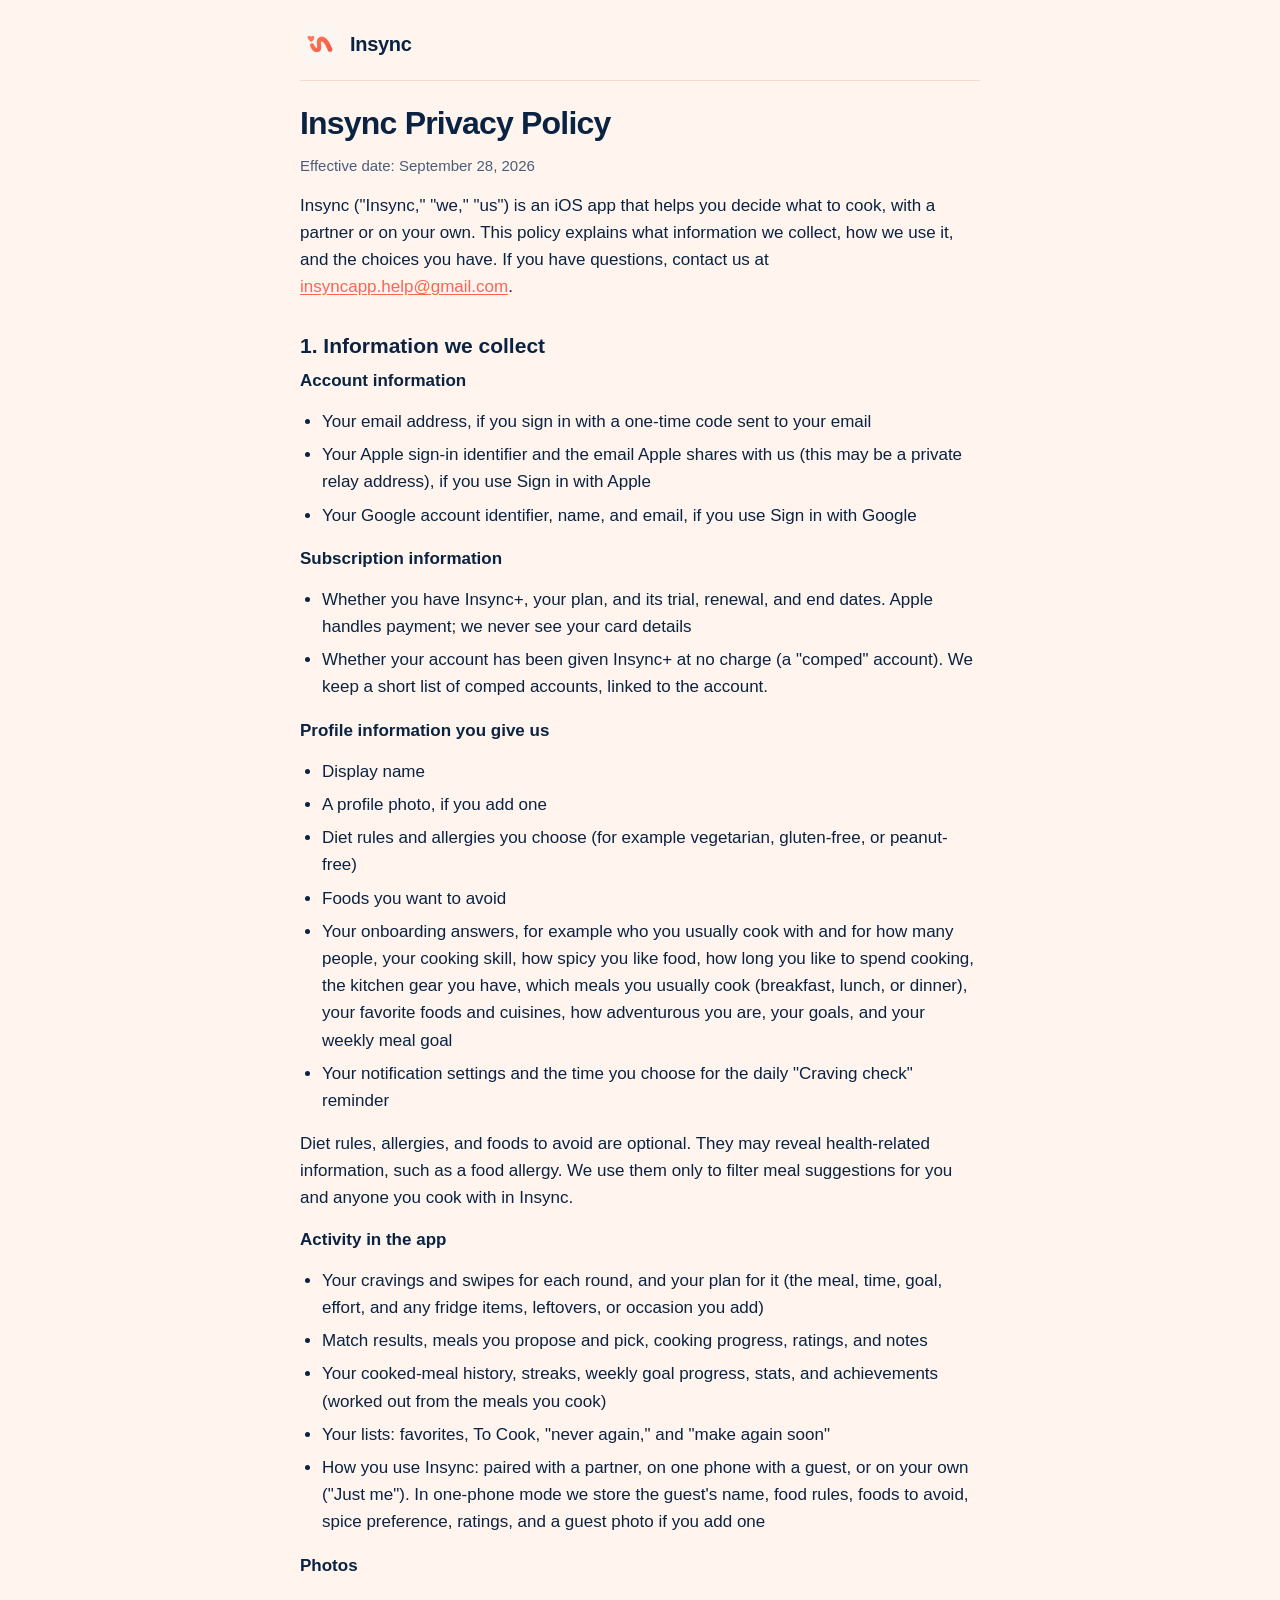
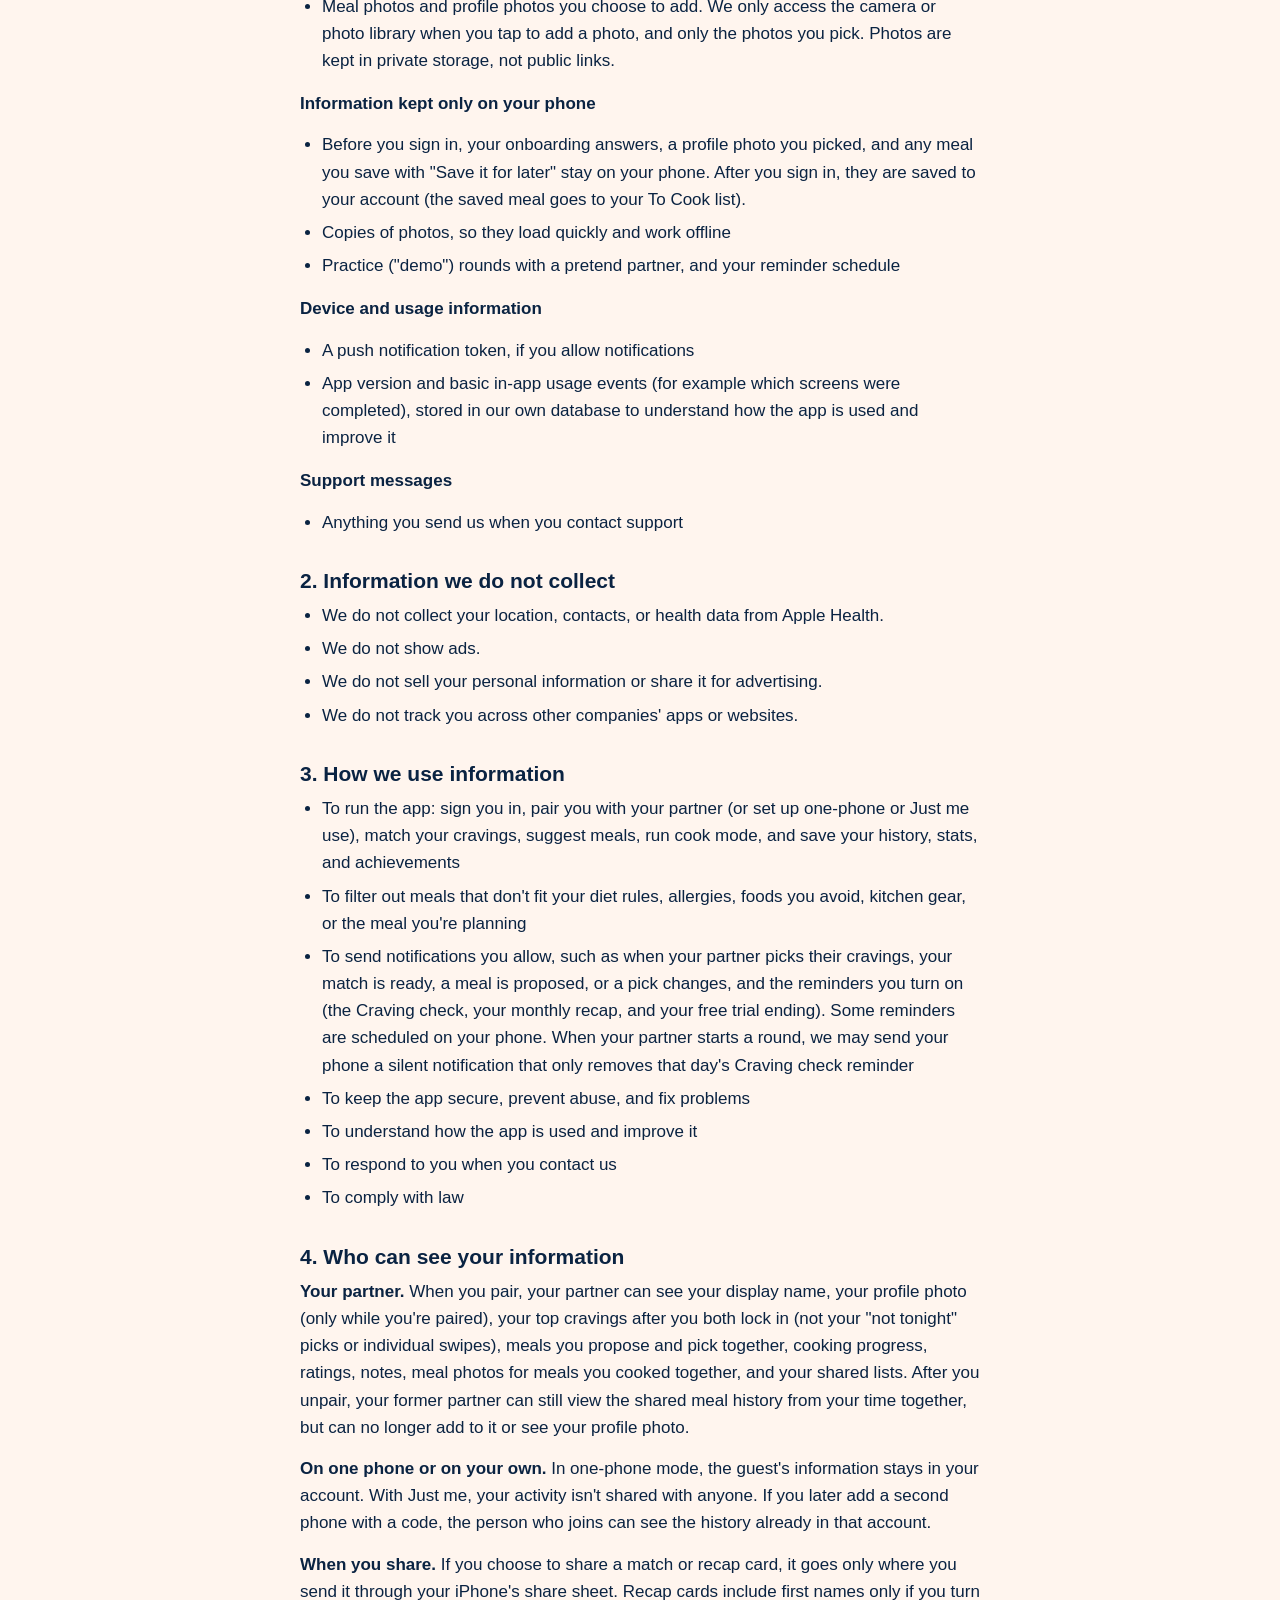
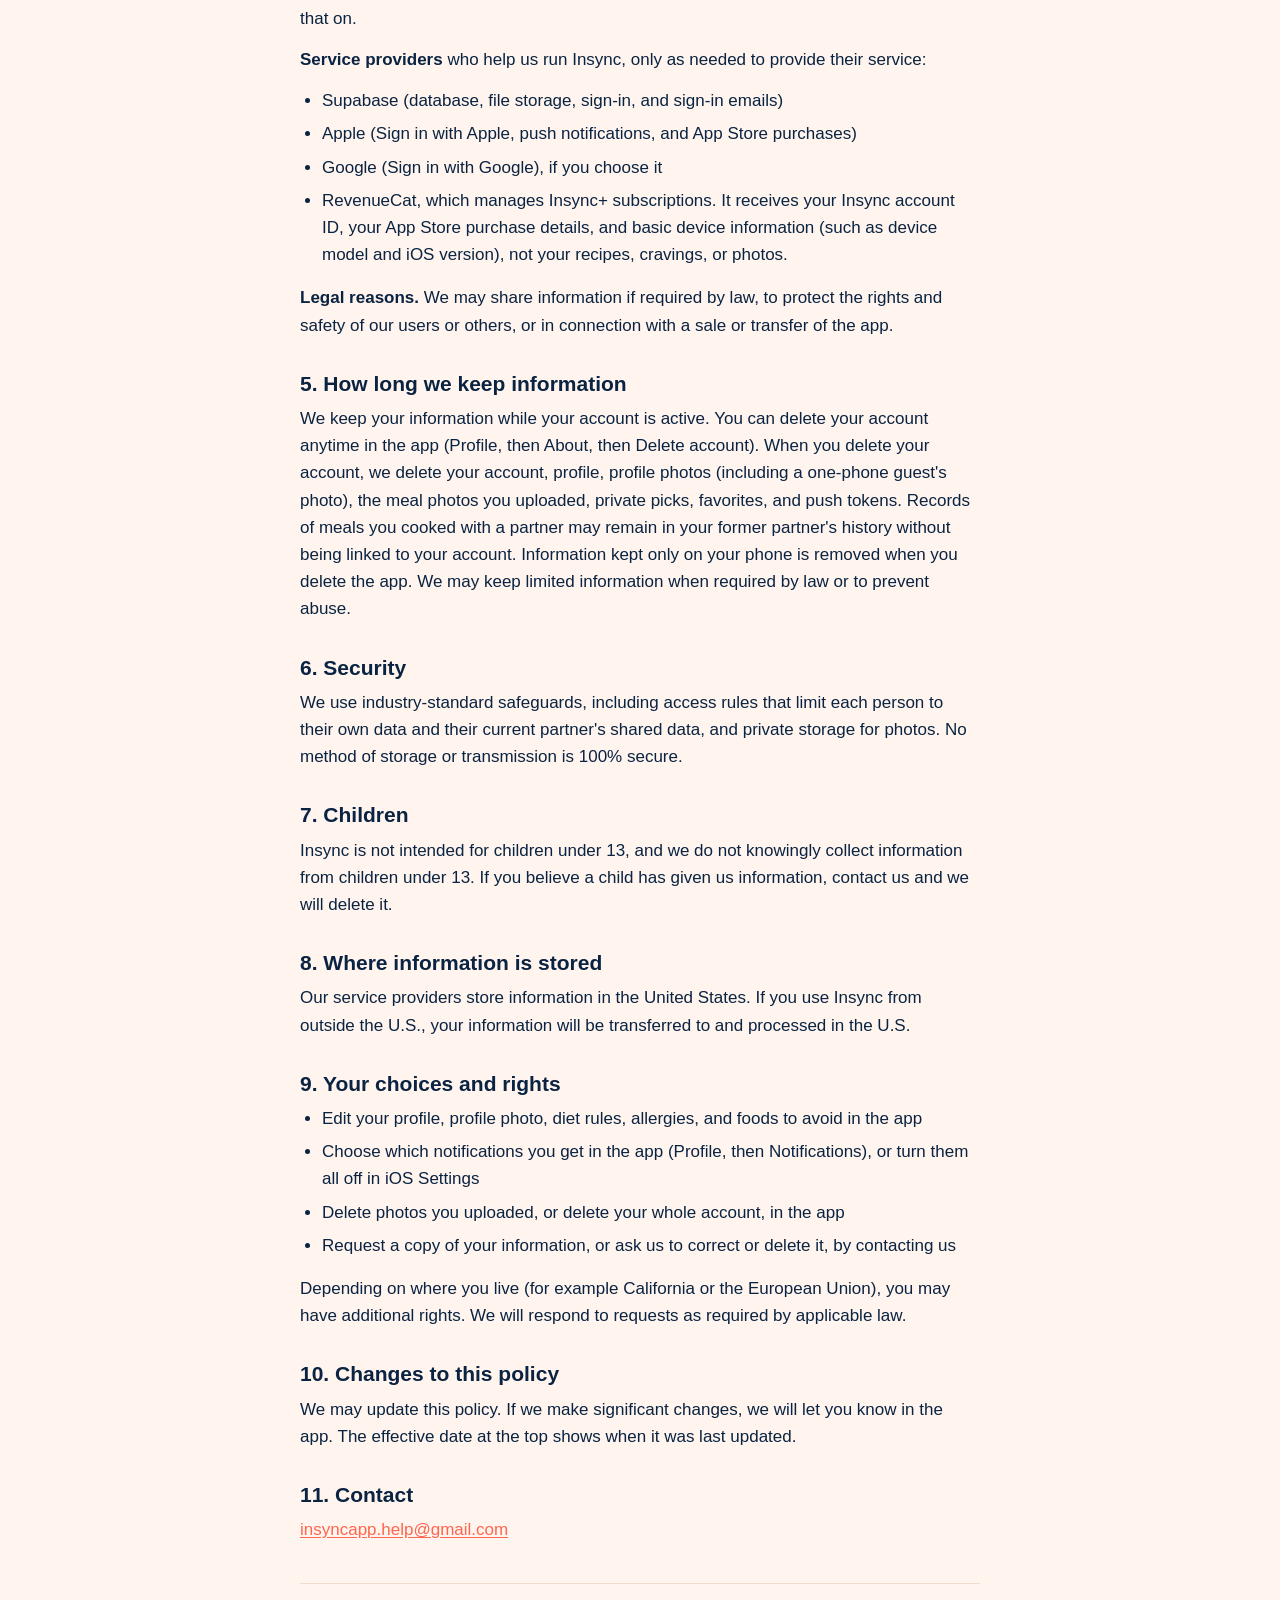
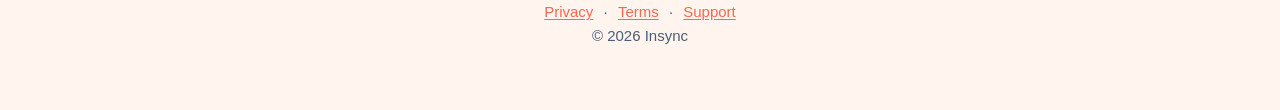
==== privacy.html @ d52dddcc "Insync website: home, privacy, terms, support Co-Authored-By: Claude Opus 5.5 (1M context) <noreply@" ====
<!doctype html>
<html lang="en">
<head>
<meta charset="utf-8">
<meta name="viewport" content="width=device-width, initial-scale=1, viewport-fit=cover">
<title>Privacy Policy · Insync</title>
<meta name="description" content="The Insync Privacy Policy.">
<meta name="theme-color" content="#FFF5EE">
<link rel="icon" type="image/png" sizes="32x32" href="favicon-32.png">
<link rel="icon" type="image/png" sizes="192x192" href="favicon-192.png">
<link rel="apple-touch-icon" href="apple-touch-icon.png">
<link rel="stylesheet" href="style.css">
</head>
<body>
<div class="wrap">
<header class="site"><a href="index.html"><img src="logo.png" alt="Insync logo" width="40" height="40"><span>Insync</span></a></header>
<main>
<h1>Insync Privacy Policy</h1>
<p class="effective">Effective date: September 28, 2026</p>
<p>Insync ("Insync," "we," "us") is an iOS app that helps you decide what to cook, with a partner or on your own. This policy explains what information we collect, how we use it, and the choices you have. If you have questions, contact us at <a href="mailto:insyncapp.help@gmail.com">insyncapp.help@gmail.com</a>.</p>
<h2>1. Information we collect</h2>
<p><strong>Account information</strong></p>
<ul>
  <li>Your email address, if you sign in with a one-time code sent to your email</li>
  <li>Your Apple sign-in identifier and the email Apple shares with us (this may be a private relay address), if you use Sign in with Apple</li>
  <li>Your Google account identifier, name, and email, if you use Sign in with Google</li>
</ul>
<p><strong>Subscription information</strong></p>
<ul>
  <li>Whether you have Insync+, your plan, and its trial, renewal, and end dates. Apple handles payment; we never see your card details</li>
  <li>Whether your account has been given Insync+ at no charge (a "comped" account). We keep a short list of comped accounts, linked to the account.</li>
</ul>
<p><strong>Profile information you give us</strong></p>
<ul>
  <li>Display name</li>
  <li>A profile photo, if you add one</li>
  <li>Diet rules and allergies you choose (for example vegetarian, gluten-free, or peanut-free)</li>
  <li>Foods you want to avoid</li>
  <li>Your onboarding answers, for example who you usually cook with and for how many people, your cooking skill, how spicy you like food, how long you like to spend cooking, the kitchen gear you have, which meals you usually cook (breakfast, lunch, or dinner), your favorite foods and cuisines, how adventurous you are, your goals, and your weekly meal goal</li>
  <li>Your notification settings and the time you choose for the daily "Craving check" reminder</li>
</ul>
<p>Diet rules, allergies, and foods to avoid are optional. They may reveal health-related information, such as a food allergy. We use them only to filter meal suggestions for you and anyone you cook with in Insync.</p>
<p><strong>Activity in the app</strong></p>
<ul>
  <li>Your cravings and swipes for each round, and your plan for it (the meal, time, goal, effort, and any fridge items, leftovers, or occasion you add)</li>
  <li>Match results, meals you propose and pick, cooking progress, ratings, and notes</li>
  <li>Your cooked-meal history, streaks, weekly goal progress, stats, and achievements (worked out from the meals you cook)</li>
  <li>Your lists: favorites, To Cook, "never again," and "make again soon"</li>
  <li>How you use Insync: paired with a partner, on one phone with a guest, or on your own ("Just me"). In one-phone mode we store the guest's name, food rules, foods to avoid, spice preference, ratings, and a guest photo if you add one</li>
</ul>
<p><strong>Photos</strong></p>
<ul>
  <li>Meal photos and profile photos you choose to add. We only access the camera or photo library when you tap to add a photo, and only the photos you pick. Photos are kept in private storage, not public links.</li>
</ul>
<p><strong>Information kept only on your phone</strong></p>
<ul>
  <li>Before you sign in, your onboarding answers, a profile photo you picked, and any meal you save with "Save it for later" stay on your phone. After you sign in, they are saved to your account (the saved meal goes to your To Cook list).</li>
  <li>Copies of photos, so they load quickly and work offline</li>
  <li>Practice ("demo") rounds with a pretend partner, and your reminder schedule</li>
</ul>
<p><strong>Device and usage information</strong></p>
<ul>
  <li>A push notification token, if you allow notifications</li>
  <li>App version and basic in-app usage events (for example which screens were completed), stored in our own database to understand how the app is used and improve it</li>
</ul>
<p><strong>Support messages</strong></p>
<ul>
  <li>Anything you send us when you contact support</li>
</ul>
<h2>2. Information we do not collect</h2>
<ul>
  <li>We do not collect your location, contacts, or health data from Apple Health.</li>
  <li>We do not show ads.</li>
  <li>We do not sell your personal information or share it for advertising.</li>
  <li>We do not track you across other companies' apps or websites.</li>
</ul>
<h2>3. How we use information</h2>
<ul>
  <li>To run the app: sign you in, pair you with your partner (or set up one-phone or Just me use), match your cravings, suggest meals, run cook mode, and save your history, stats, and achievements</li>
  <li>To filter out meals that don't fit your diet rules, allergies, foods you avoid, kitchen gear, or the meal you're planning</li>
  <li>To send notifications you allow, such as when your partner picks their cravings, your match is ready, a meal is proposed, or a pick changes, and the reminders you turn on (the Craving check, your monthly recap, and your free trial ending). Some reminders are scheduled on your phone. When your partner starts a round, we may send your phone a silent notification that only removes that day's Craving check reminder</li>
  <li>To keep the app secure, prevent abuse, and fix problems</li>
  <li>To understand how the app is used and improve it</li>
  <li>To respond to you when you contact us</li>
  <li>To comply with law</li>
</ul>
<h2>4. Who can see your information</h2>
<p><strong>Your partner.</strong> When you pair, your partner can see your display name, your profile photo (only while you're paired), your top cravings after you both lock in (not your "not tonight" picks or individual swipes), meals you propose and pick together, cooking progress, ratings, notes, meal photos for meals you cooked together, and your shared lists. After you unpair, your former partner can still view the shared meal history from your time together, but can no longer add to it or see your profile photo.</p>
<p><strong>On one phone or on your own.</strong> In one-phone mode, the guest's information stays in your account. With Just me, your activity isn't shared with anyone. If you later add a second phone with a code, the person who joins can see the history already in that account.</p>
<p><strong>When you share.</strong> If you choose to share a match or recap card, it goes only where you send it through your iPhone's share sheet. Recap cards include first names only if you turn that on.</p>
<p><strong>Service providers</strong> who help us run Insync, only as needed to provide their service:</p>
<ul>
  <li>Supabase (database, file storage, sign-in, and sign-in emails)</li>
  <li>Apple (Sign in with Apple, push notifications, and App Store purchases)</li>
  <li>Google (Sign in with Google), if you choose it</li>
  <li>RevenueCat, which manages Insync+ subscriptions. It receives your Insync account ID, your App Store purchase details, and basic device information (such as device model and iOS version), not your recipes, cravings, or photos.</li>
</ul>
<p><strong>Legal reasons.</strong> We may share information if required by law, to protect the rights and safety of our users or others, or in connection with a sale or transfer of the app.</p>
<h2>5. How long we keep information</h2>
<p>We keep your information while your account is active. You can delete your account anytime in the app (Profile, then About, then Delete account). When you delete your account, we delete your account, profile, profile photos (including a one-phone guest's photo), the meal photos you uploaded, private picks, favorites, and push tokens. Records of meals you cooked with a partner may remain in your former partner's history without being linked to your account. Information kept only on your phone is removed when you delete the app. We may keep limited information when required by law or to prevent abuse.</p>
<h2>6. Security</h2>
<p>We use industry-standard safeguards, including access rules that limit each person to their own data and their current partner's shared data, and private storage for photos. No method of storage or transmission is 100% secure.</p>
<h2>7. Children</h2>
<p>Insync is not intended for children under 13, and we do not knowingly collect information from children under 13. If you believe a child has given us information, contact us and we will delete it.</p>
<h2>8. Where information is stored</h2>
<p>Our service providers store information in the United States. If you use Insync from outside the U.S., your information will be transferred to and processed in the U.S.</p>
<h2>9. Your choices and rights</h2>
<ul>
  <li>Edit your profile, profile photo, diet rules, allergies, and foods to avoid in the app</li>
  <li>Choose which notifications you get in the app (Profile, then Notifications), or turn them all off in iOS Settings</li>
  <li>Delete photos you uploaded, or delete your whole account, in the app</li>
  <li>Request a copy of your information, or ask us to correct or delete it, by contacting us</li>
</ul>
<p>Depending on where you live (for example California or the European Union), you may have additional rights. We will respond to requests as required by applicable law.</p>
<h2>10. Changes to this policy</h2>
<p>We may update this policy. If we make significant changes, we will let you know in the app. The effective date at the top shows when it was last updated.</p>
<h2>11. Contact</h2>
<p><a href="mailto:insyncapp.help@gmail.com">insyncapp.help@gmail.com</a></p>
</main>
<footer class="site">
<nav><a href="privacy.html">Privacy</a> · <a href="terms.html">Terms</a> · <a href="support.html">Support</a></nav>
<p>© 2026 Insync</p>
</footer>
</div>
</body>
</html>
---- style.css ----
:root {
  --cream: #FFF5EE;
  --navy: #0A2342;
  --coral: #FF654F;
  --blue: #4E9AF1;
  --muted: #4A5D78;
  --line: #F0DCCD;
}

* { box-sizing: border-box; }

html { -webkit-text-size-adjust: 100%; }

body {
  margin: 0;
  background: var(--cream);
  color: var(--navy);
  font-family: -apple-system, BlinkMacSystemFont, "SF Pro Text", "Segoe UI", Roboto, "Helvetica Neue", Arial, sans-serif;
  font-size: 17px;
  line-height: 1.6;
}

a { color: var(--coral); text-underline-offset: 2px; }
a:hover { color: #E24E39; }

.wrap {
  max-width: 720px;
  margin: 0 auto;
  padding: 24px 20px 48px;
}

header.site {
  display: flex;
  align-items: center;
  gap: 12px;
  padding-bottom: 16px;
  border-bottom: 1px solid var(--line);
  margin-bottom: 24px;
}
header.site a { display: flex; align-items: center; gap: 10px; text-decoration: none; color: var(--navy); }
header.site img { width: 40px; height: 40px; border-radius: 10px; }
header.site span { font-weight: 800; font-size: 20px; letter-spacing: -0.3px; }

h1 { font-size: 32px; line-height: 1.15; letter-spacing: -0.8px; margin: 8px 0 12px; }
h2 { font-size: 21px; line-height: 1.25; margin: 32px 0 8px; }
h3 { font-size: 18px; margin: 24px 0 6px; }
p { margin: 0 0 14px; }
ul { margin: 0 0 16px; padding-left: 22px; }
li { margin-bottom: 6px; }
strong { font-weight: 700; }

.effective { color: var(--muted); font-size: 15px; }

/* Home */
.hero { text-align: center; padding: 32px 0 16px; }
.hero img { width: 120px; height: 120px; border-radius: 28px; box-shadow: 0 12px 32px rgba(255, 101, 79, 0.25); }
.hero h1 { font-size: 40px; margin-top: 20px; }
.pitch { font-size: 20px; color: var(--navy); max-width: 460px; margin: 0 auto 20px; }
.badge {
  display: inline-block;
  background: var(--coral);
  color: #fff;
  font-weight: 700;
  padding: 12px 22px;
  border-radius: 999px;
}
.accent { color: var(--blue); }

.links { list-style: none; padding: 0; margin: 32px 0 0; display: grid; gap: 12px; }
.links a {
  display: block;
  background: #fff;
  border: 1px solid var(--line);
  border-radius: 16px;
  padding: 16px 18px;
  text-decoration: none;
  color: var(--navy);
  font-weight: 700;
}
.links a span { display: block; font-weight: 400; color: var(--muted); font-size: 15px; }

/* Support */
.card {
  background: #fff;
  border: 1px solid var(--line);
  border-radius: 16px;
  padding: 18px;
  margin: 16px 0 24px;
}
.card .email { font-size: 20px; font-weight: 700; word-break: break-all; }

footer.site {
  border-top: 1px solid var(--line);
  margin-top: 40px;
  padding-top: 16px;
  color: var(--muted);
  font-size: 15px;
  text-align: center;
}
footer.site nav a { margin: 0 6px; }
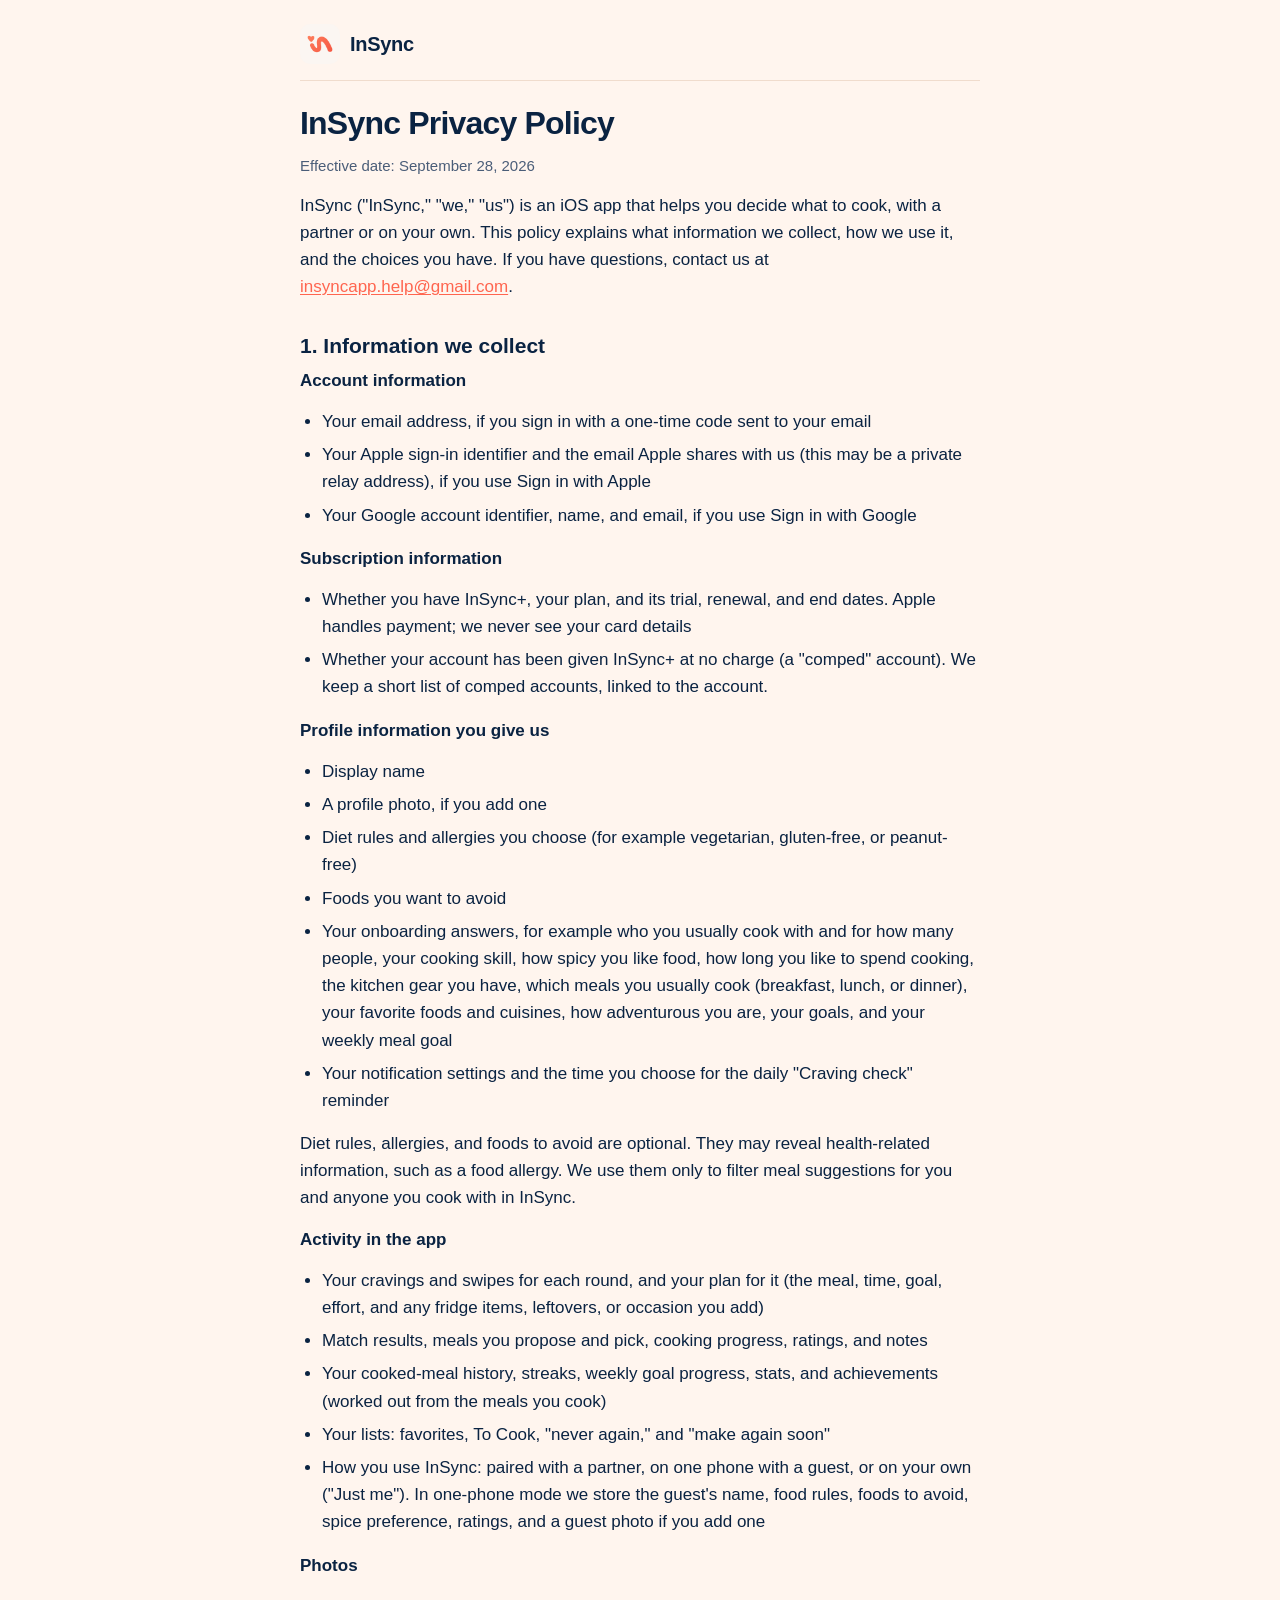
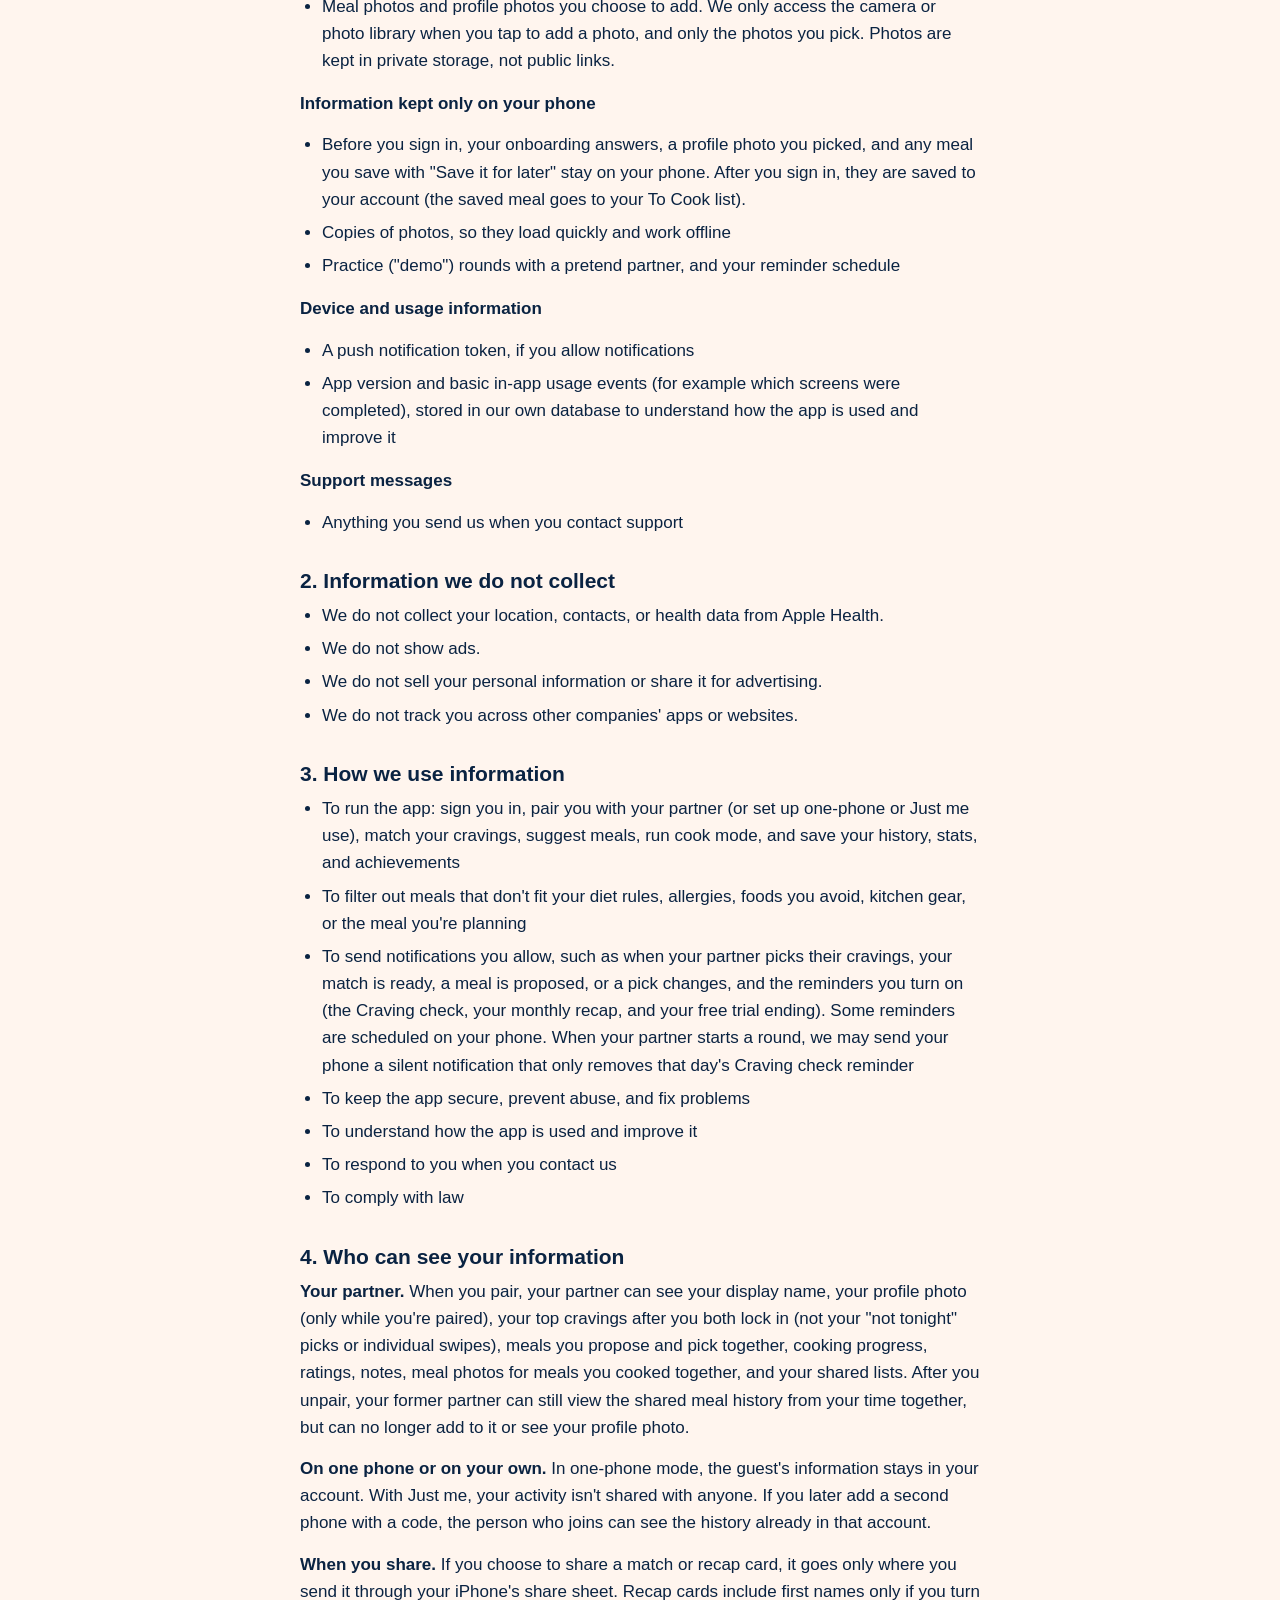
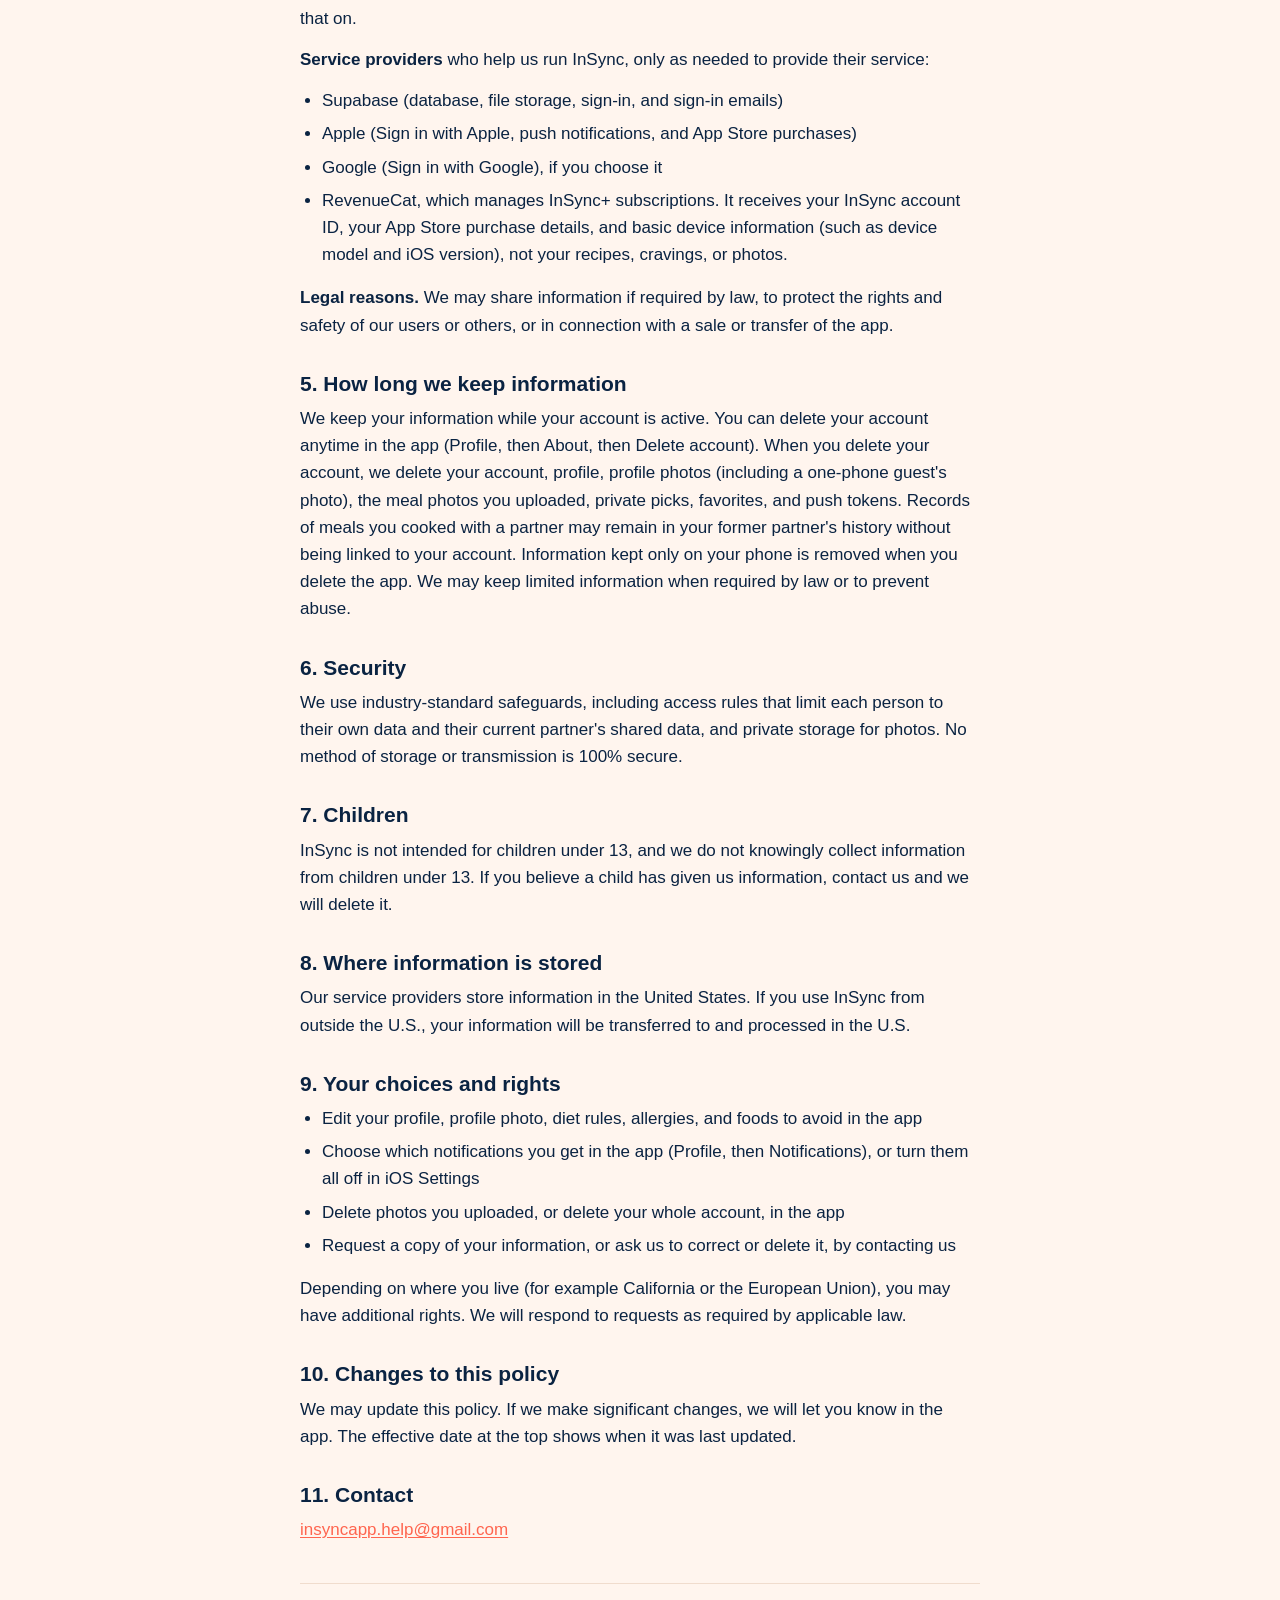
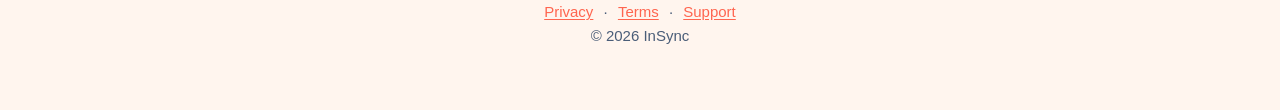
==== commit b8683b22: "Rename to InSync (name, titles, legal pages) Co-Authored-By: Claude Opus 5.5 (1M context) <noreply@a" ====
--- a/privacy.html
+++ b/privacy.html
@@ -3,8 +3,8 @@
 <head>
 <meta charset="utf-8">
 <meta name="viewport" content="width=device-width, initial-scale=1, viewport-fit=cover">
-<title>Privacy Policy · Insync</title>
-<meta name="description" content="The Insync Privacy Policy.">
+<title>Privacy Policy · InSync</title>
+<meta name="description" content="The InSync Privacy Policy.">
 <meta name="theme-color" content="#FFF5EE">
 <link rel="icon" type="image/png" sizes="32x32" href="favicon-32.png">
 <link rel="icon" type="image/png" sizes="192x192" href="favicon-192.png">
@@ -13,11 +13,11 @@
 </head>
 <body>
 <div class="wrap">
-<header class="site"><a href="index.html"><img src="logo.png" alt="Insync logo" width="40" height="40"><span>Insync</span></a></header>
+<header class="site"><a href="index.html"><img src="logo.png" alt="InSync logo" width="40" height="40"><span>InSync</span></a></header>
 <main>
-<h1>Insync Privacy Policy</h1>
+<h1>InSync Privacy Policy</h1>
 <p class="effective">Effective date: September 28, 2026</p>
-<p>Insync ("Insync," "we," "us") is an iOS app that helps you decide what to cook, with a partner or on your own. This policy explains what information we collect, how we use it, and the choices you have. If you have questions, contact us at <a href="mailto:insyncapp.help@gmail.com">insyncapp.help@gmail.com</a>.</p>
+<p>InSync ("InSync," "we," "us") is an iOS app that helps you decide what to cook, with a partner or on your own. This policy explains what information we collect, how we use it, and the choices you have. If you have questions, contact us at <a href="mailto:insyncapp.help@gmail.com">insyncapp.help@gmail.com</a>.</p>
 <h2>1. Information we collect</h2>
 <p><strong>Account information</strong></p>
 <ul>
@@ -27,8 +27,8 @@
 </ul>
 <p><strong>Subscription information</strong></p>
 <ul>
-  <li>Whether you have Insync+, your plan, and its trial, renewal, and end dates. Apple handles payment; we never see your card details</li>
-  <li>Whether your account has been given Insync+ at no charge (a "comped" account). We keep a short list of comped accounts, linked to the account.</li>
+  <li>Whether you have InSync+, your plan, and its trial, renewal, and end dates. Apple handles payment; we never see your card details</li>
+  <li>Whether your account has been given InSync+ at no charge (a "comped" account). We keep a short list of comped accounts, linked to the account.</li>
 </ul>
 <p><strong>Profile information you give us</strong></p>
 <ul>
@@ -39,14 +39,14 @@
   <li>Your onboarding answers, for example who you usually cook with and for how many people, your cooking skill, how spicy you like food, how long you like to spend cooking, the kitchen gear you have, which meals you usually cook (breakfast, lunch, or dinner), your favorite foods and cuisines, how adventurous you are, your goals, and your weekly meal goal</li>
   <li>Your notification settings and the time you choose for the daily "Craving check" reminder</li>
 </ul>
-<p>Diet rules, allergies, and foods to avoid are optional. They may reveal health-related information, such as a food allergy. We use them only to filter meal suggestions for you and anyone you cook with in Insync.</p>
+<p>Diet rules, allergies, and foods to avoid are optional. They may reveal health-related information, such as a food allergy. We use them only to filter meal suggestions for you and anyone you cook with in InSync.</p>
 <p><strong>Activity in the app</strong></p>
 <ul>
   <li>Your cravings and swipes for each round, and your plan for it (the meal, time, goal, effort, and any fridge items, leftovers, or occasion you add)</li>
   <li>Match results, meals you propose and pick, cooking progress, ratings, and notes</li>
   <li>Your cooked-meal history, streaks, weekly goal progress, stats, and achievements (worked out from the meals you cook)</li>
   <li>Your lists: favorites, To Cook, "never again," and "make again soon"</li>
-  <li>How you use Insync: paired with a partner, on one phone with a guest, or on your own ("Just me"). In one-phone mode we store the guest's name, food rules, foods to avoid, spice preference, ratings, and a guest photo if you add one</li>
+  <li>How you use InSync: paired with a partner, on one phone with a guest, or on your own ("Just me"). In one-phone mode we store the guest's name, food rules, foods to avoid, spice preference, ratings, and a guest photo if you add one</li>
 </ul>
 <p><strong>Photos</strong></p>
 <ul>
@@ -88,12 +88,12 @@
 <p><strong>Your partner.</strong> When you pair, your partner can see your display name, your profile photo (only while you're paired), your top cravings after you both lock in (not your "not tonight" picks or individual swipes), meals you propose and pick together, cooking progress, ratings, notes, meal photos for meals you cooked together, and your shared lists. After you unpair, your former partner can still view the shared meal history from your time together, but can no longer add to it or see your profile photo.</p>
 <p><strong>On one phone or on your own.</strong> In one-phone mode, the guest's information stays in your account. With Just me, your activity isn't shared with anyone. If you later add a second phone with a code, the person who joins can see the history already in that account.</p>
 <p><strong>When you share.</strong> If you choose to share a match or recap card, it goes only where you send it through your iPhone's share sheet. Recap cards include first names only if you turn that on.</p>
-<p><strong>Service providers</strong> who help us run Insync, only as needed to provide their service:</p>
+<p><strong>Service providers</strong> who help us run InSync, only as needed to provide their service:</p>
 <ul>
   <li>Supabase (database, file storage, sign-in, and sign-in emails)</li>
   <li>Apple (Sign in with Apple, push notifications, and App Store purchases)</li>
   <li>Google (Sign in with Google), if you choose it</li>
-  <li>RevenueCat, which manages Insync+ subscriptions. It receives your Insync account ID, your App Store purchase details, and basic device information (such as device model and iOS version), not your recipes, cravings, or photos.</li>
+  <li>RevenueCat, which manages InSync+ subscriptions. It receives your InSync account ID, your App Store purchase details, and basic device information (such as device model and iOS version), not your recipes, cravings, or photos.</li>
 </ul>
 <p><strong>Legal reasons.</strong> We may share information if required by law, to protect the rights and safety of our users or others, or in connection with a sale or transfer of the app.</p>
 <h2>5. How long we keep information</h2>
@@ -101,9 +101,9 @@
 <h2>6. Security</h2>
 <p>We use industry-standard safeguards, including access rules that limit each person to their own data and their current partner's shared data, and private storage for photos. No method of storage or transmission is 100% secure.</p>
 <h2>7. Children</h2>
-<p>Insync is not intended for children under 13, and we do not knowingly collect information from children under 13. If you believe a child has given us information, contact us and we will delete it.</p>
+<p>InSync is not intended for children under 13, and we do not knowingly collect information from children under 13. If you believe a child has given us information, contact us and we will delete it.</p>
 <h2>8. Where information is stored</h2>
-<p>Our service providers store information in the United States. If you use Insync from outside the U.S., your information will be transferred to and processed in the U.S.</p>
+<p>Our service providers store information in the United States. If you use InSync from outside the U.S., your information will be transferred to and processed in the U.S.</p>
 <h2>9. Your choices and rights</h2>
 <ul>
   <li>Edit your profile, profile photo, diet rules, allergies, and foods to avoid in the app</li>
@@ -119,7 +119,7 @@
 </main>
 <footer class="site">
 <nav><a href="privacy.html">Privacy</a> · <a href="terms.html">Terms</a> · <a href="support.html">Support</a></nav>
-<p>© 2026 Insync</p>
+<p>© 2026 InSync</p>
 </footer>
 </div>
 </body>
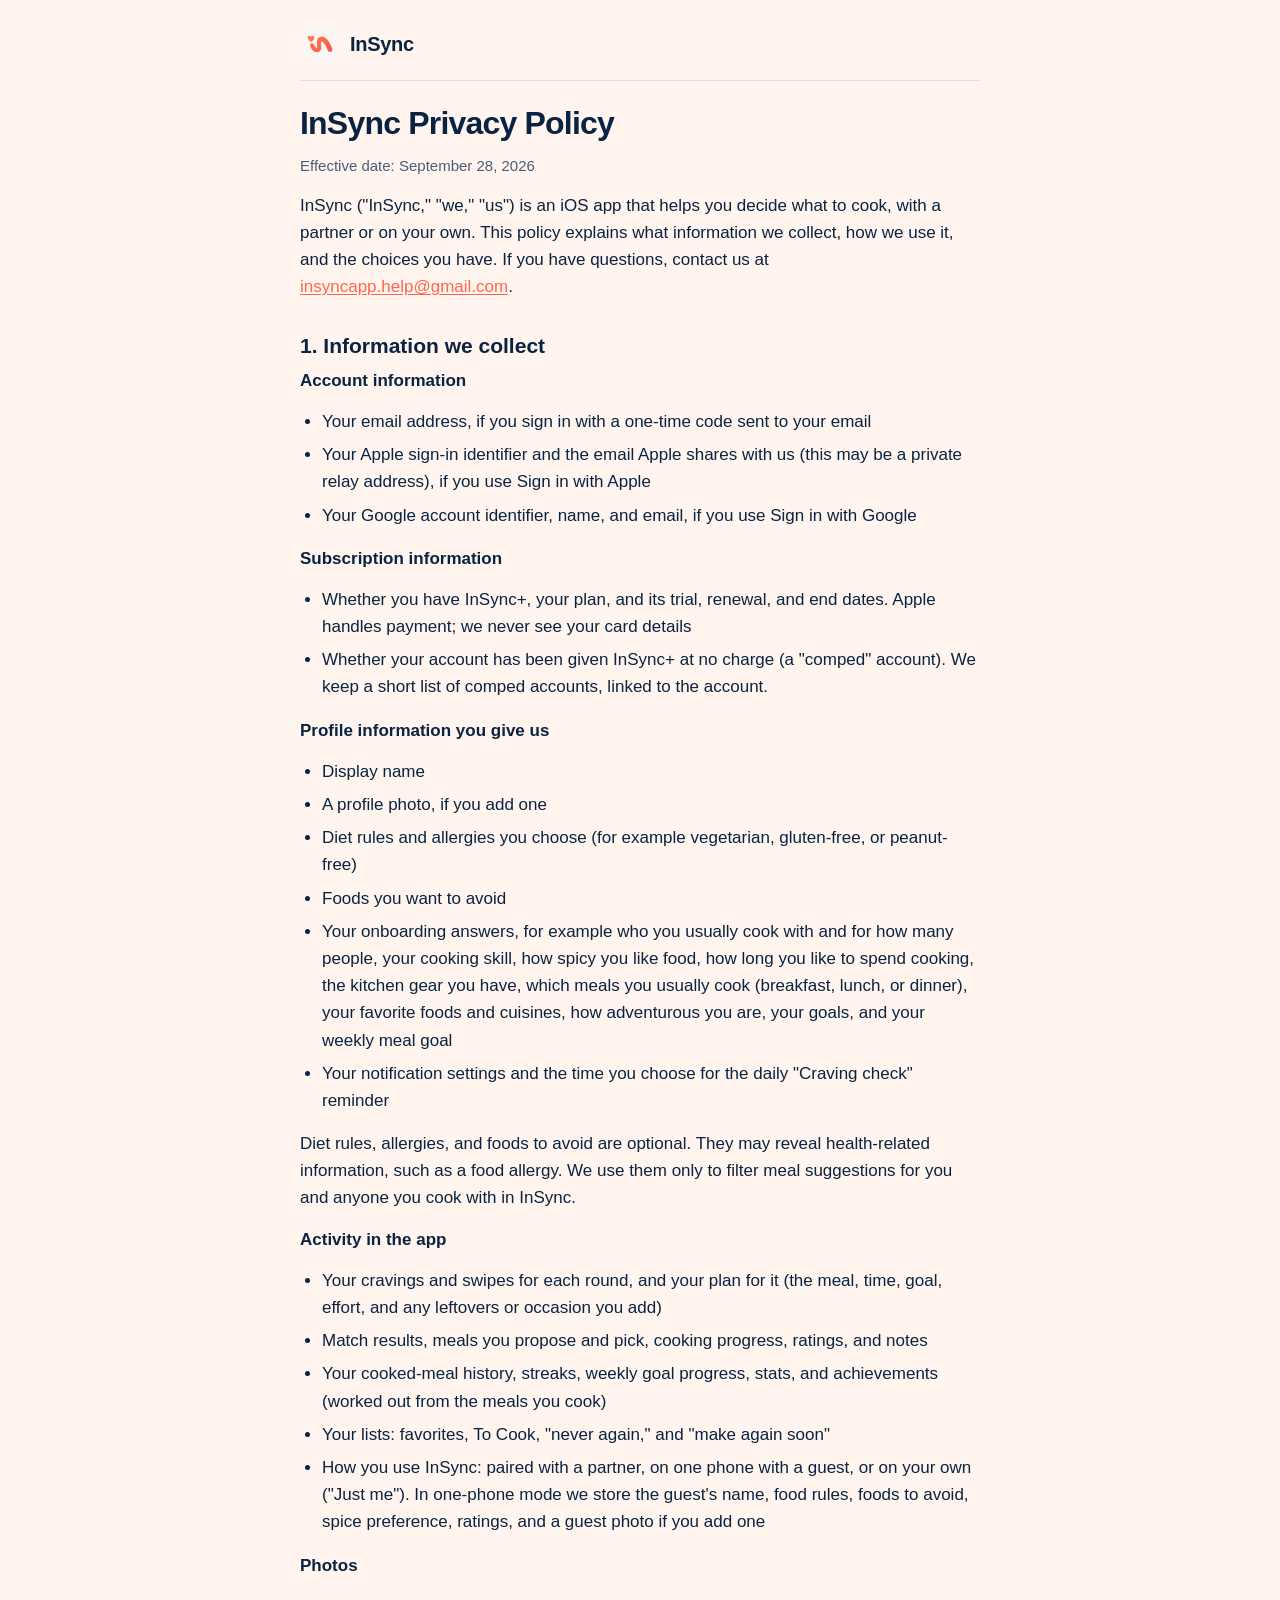
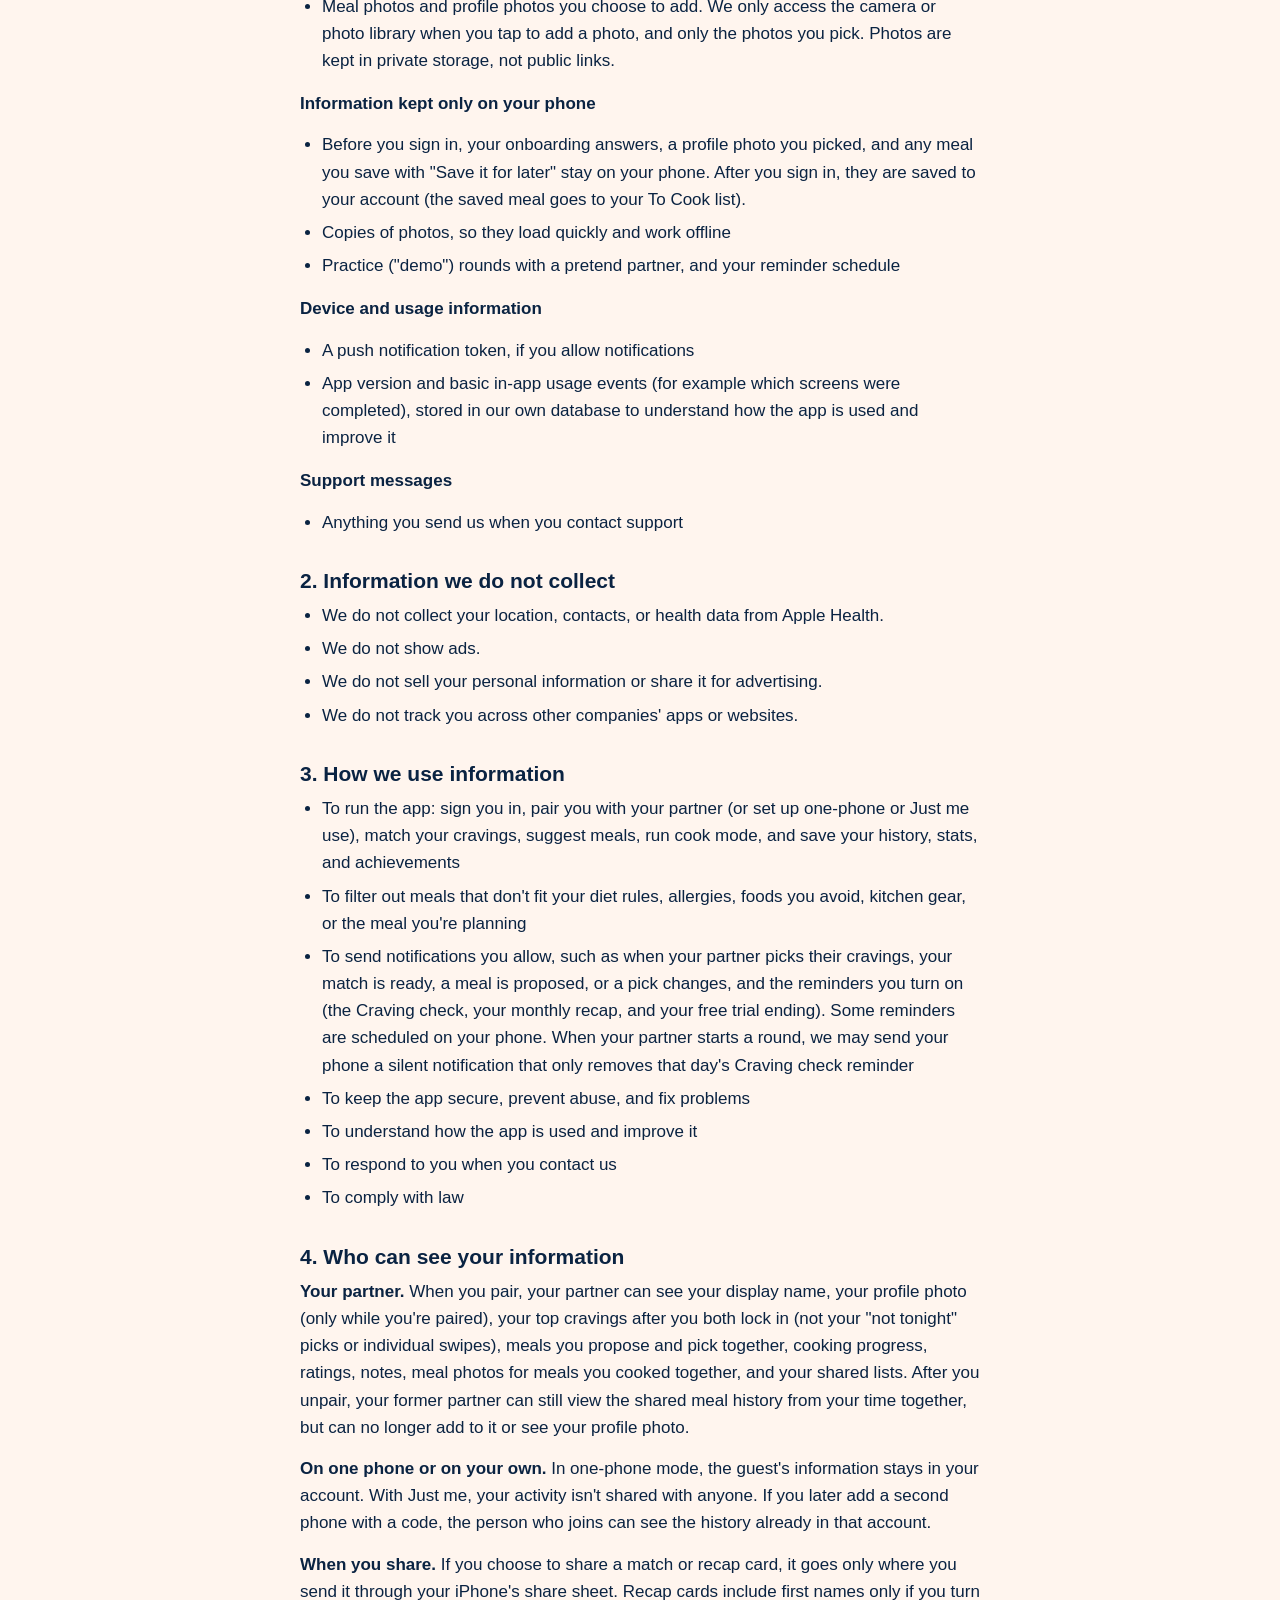
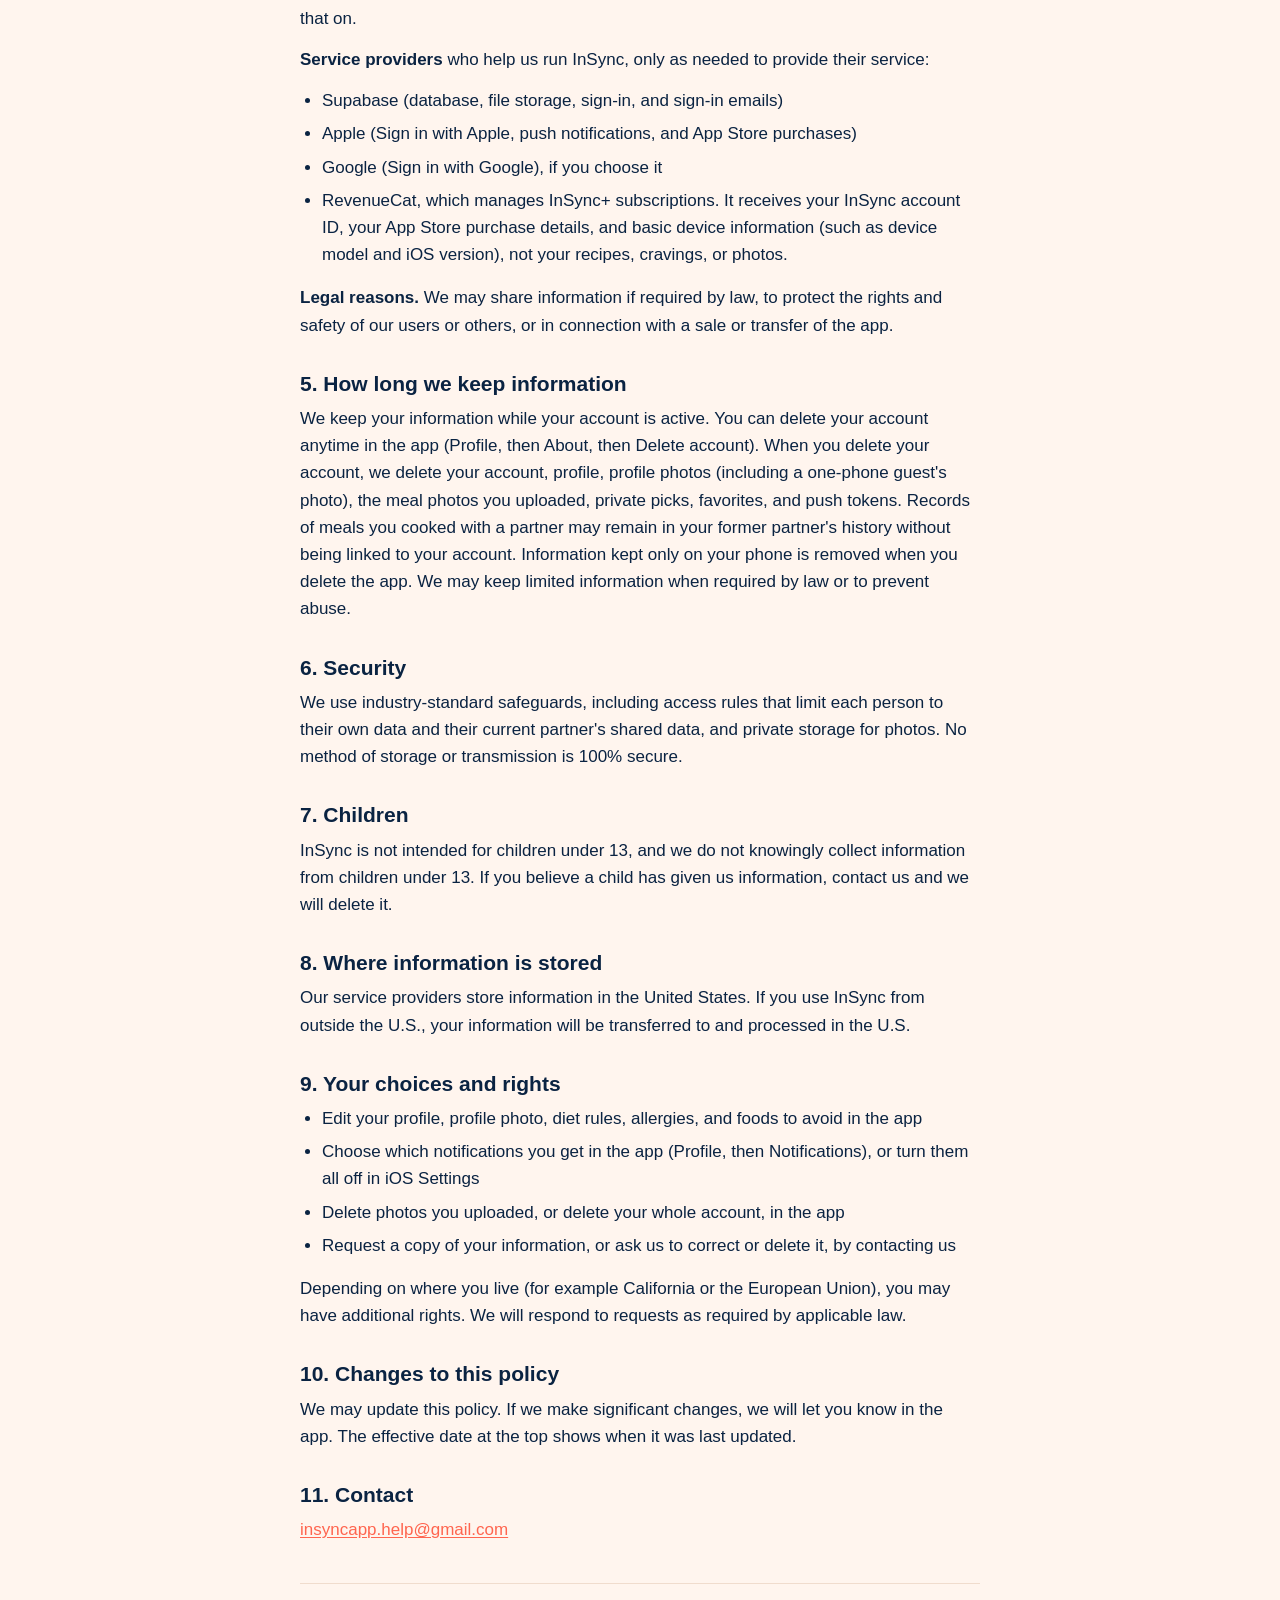
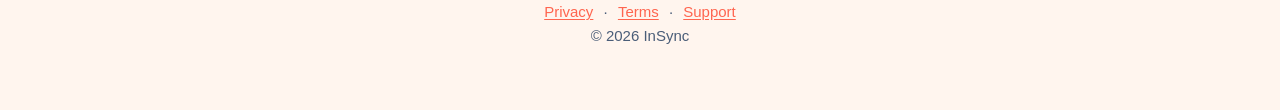
==== commit a7e6e498: "Privacy policy: remove fridge items from the plan (the step is gone) Co-Authored-By: Claude Opus 5.5" ====
--- a/privacy.html
+++ b/privacy.html
@@ -42,7 +42,7 @@
 <p>Diet rules, allergies, and foods to avoid are optional. They may reveal health-related information, such as a food allergy. We use them only to filter meal suggestions for you and anyone you cook with in InSync.</p>
 <p><strong>Activity in the app</strong></p>
 <ul>
-  <li>Your cravings and swipes for each round, and your plan for it (the meal, time, goal, effort, and any fridge items, leftovers, or occasion you add)</li>
+  <li>Your cravings and swipes for each round, and your plan for it (the meal, time, goal, effort, and any leftovers or occasion you add)</li>
   <li>Match results, meals you propose and pick, cooking progress, ratings, and notes</li>
   <li>Your cooked-meal history, streaks, weekly goal progress, stats, and achievements (worked out from the meals you cook)</li>
   <li>Your lists: favorites, To Cook, "never again," and "make again soon"</li>
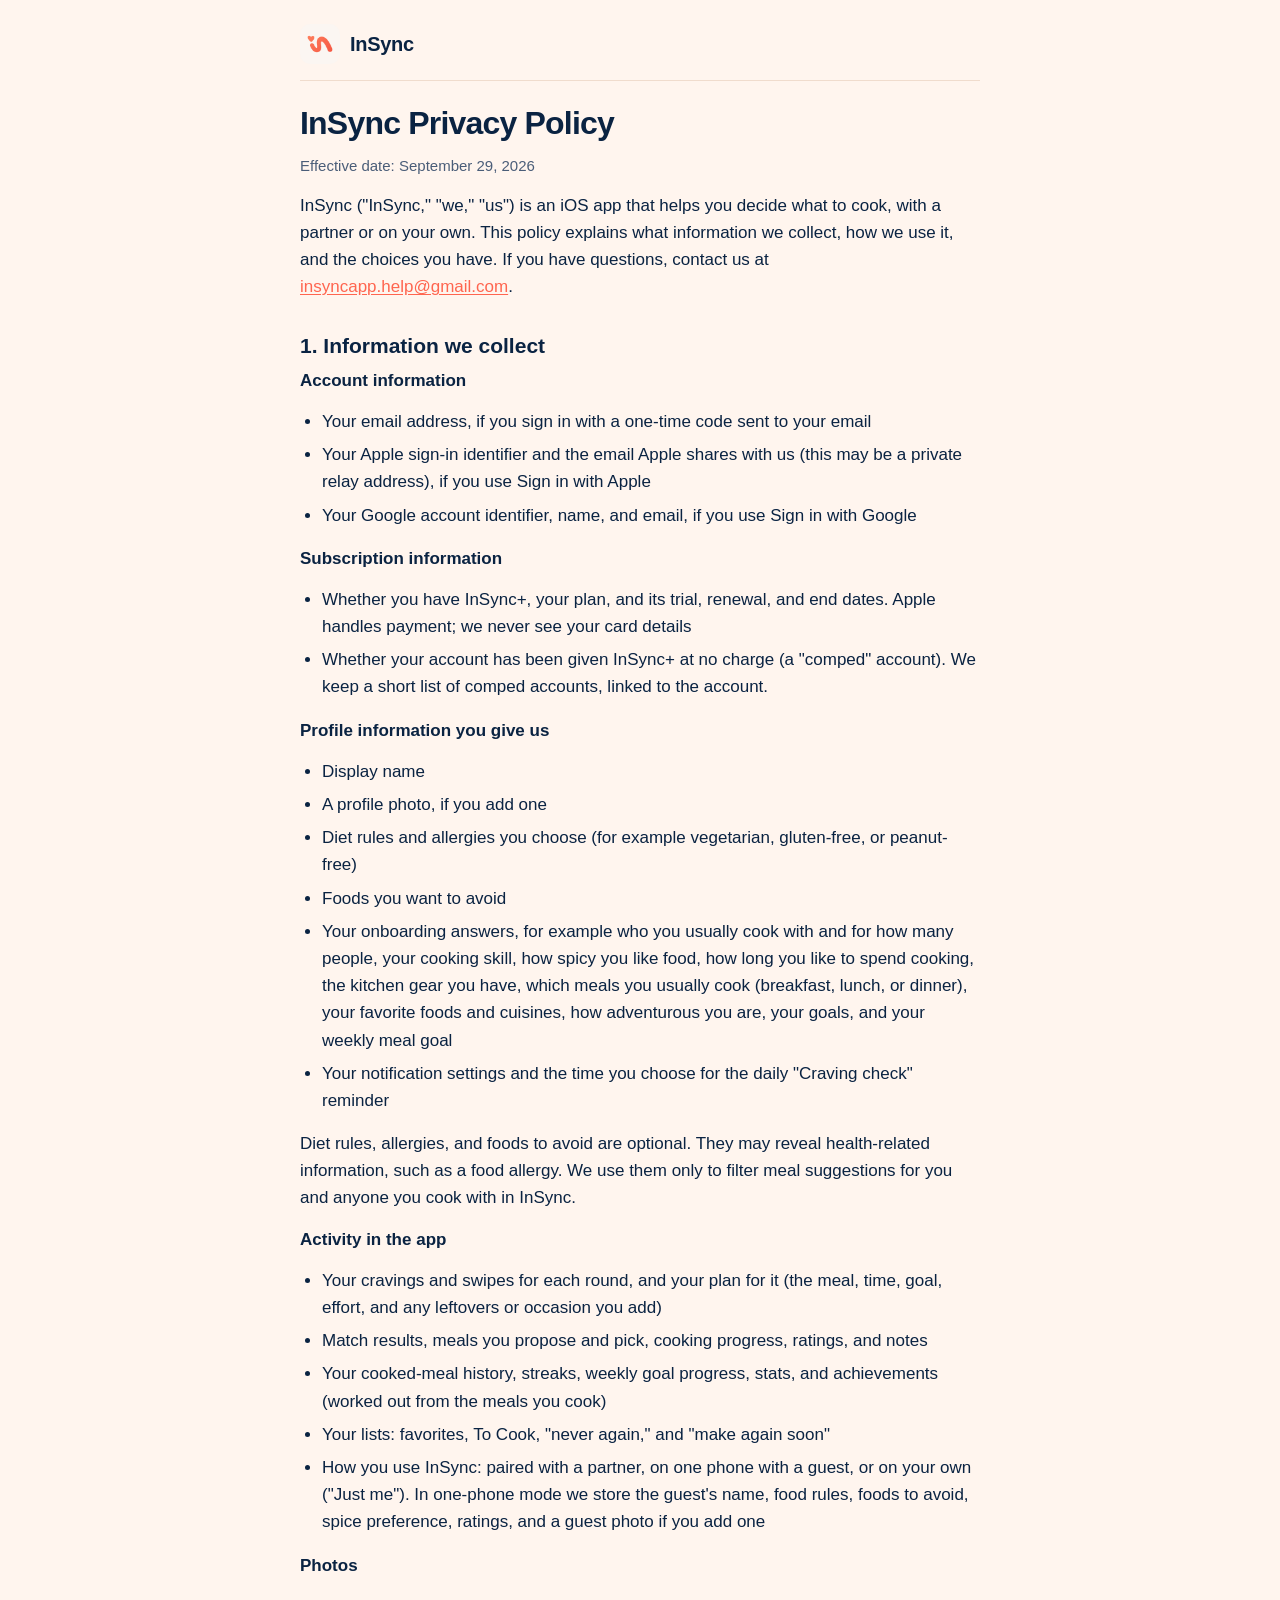
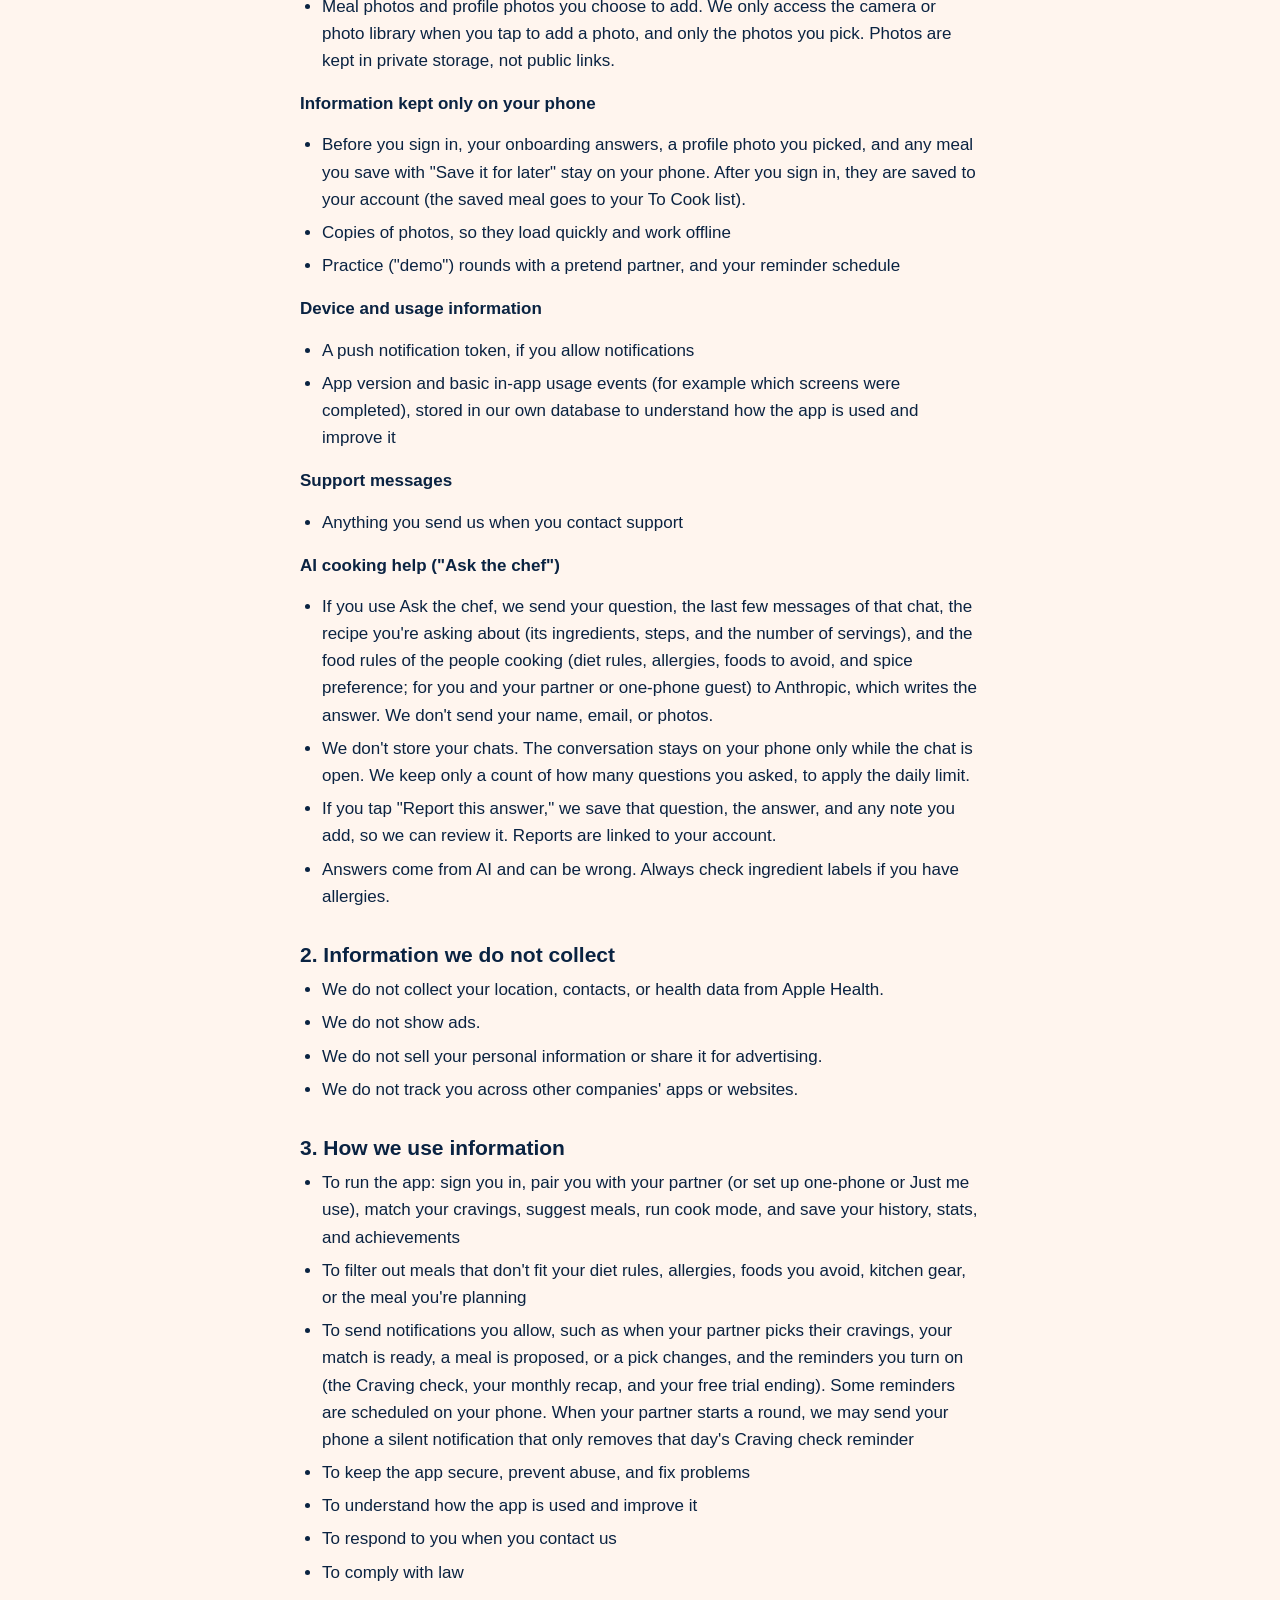
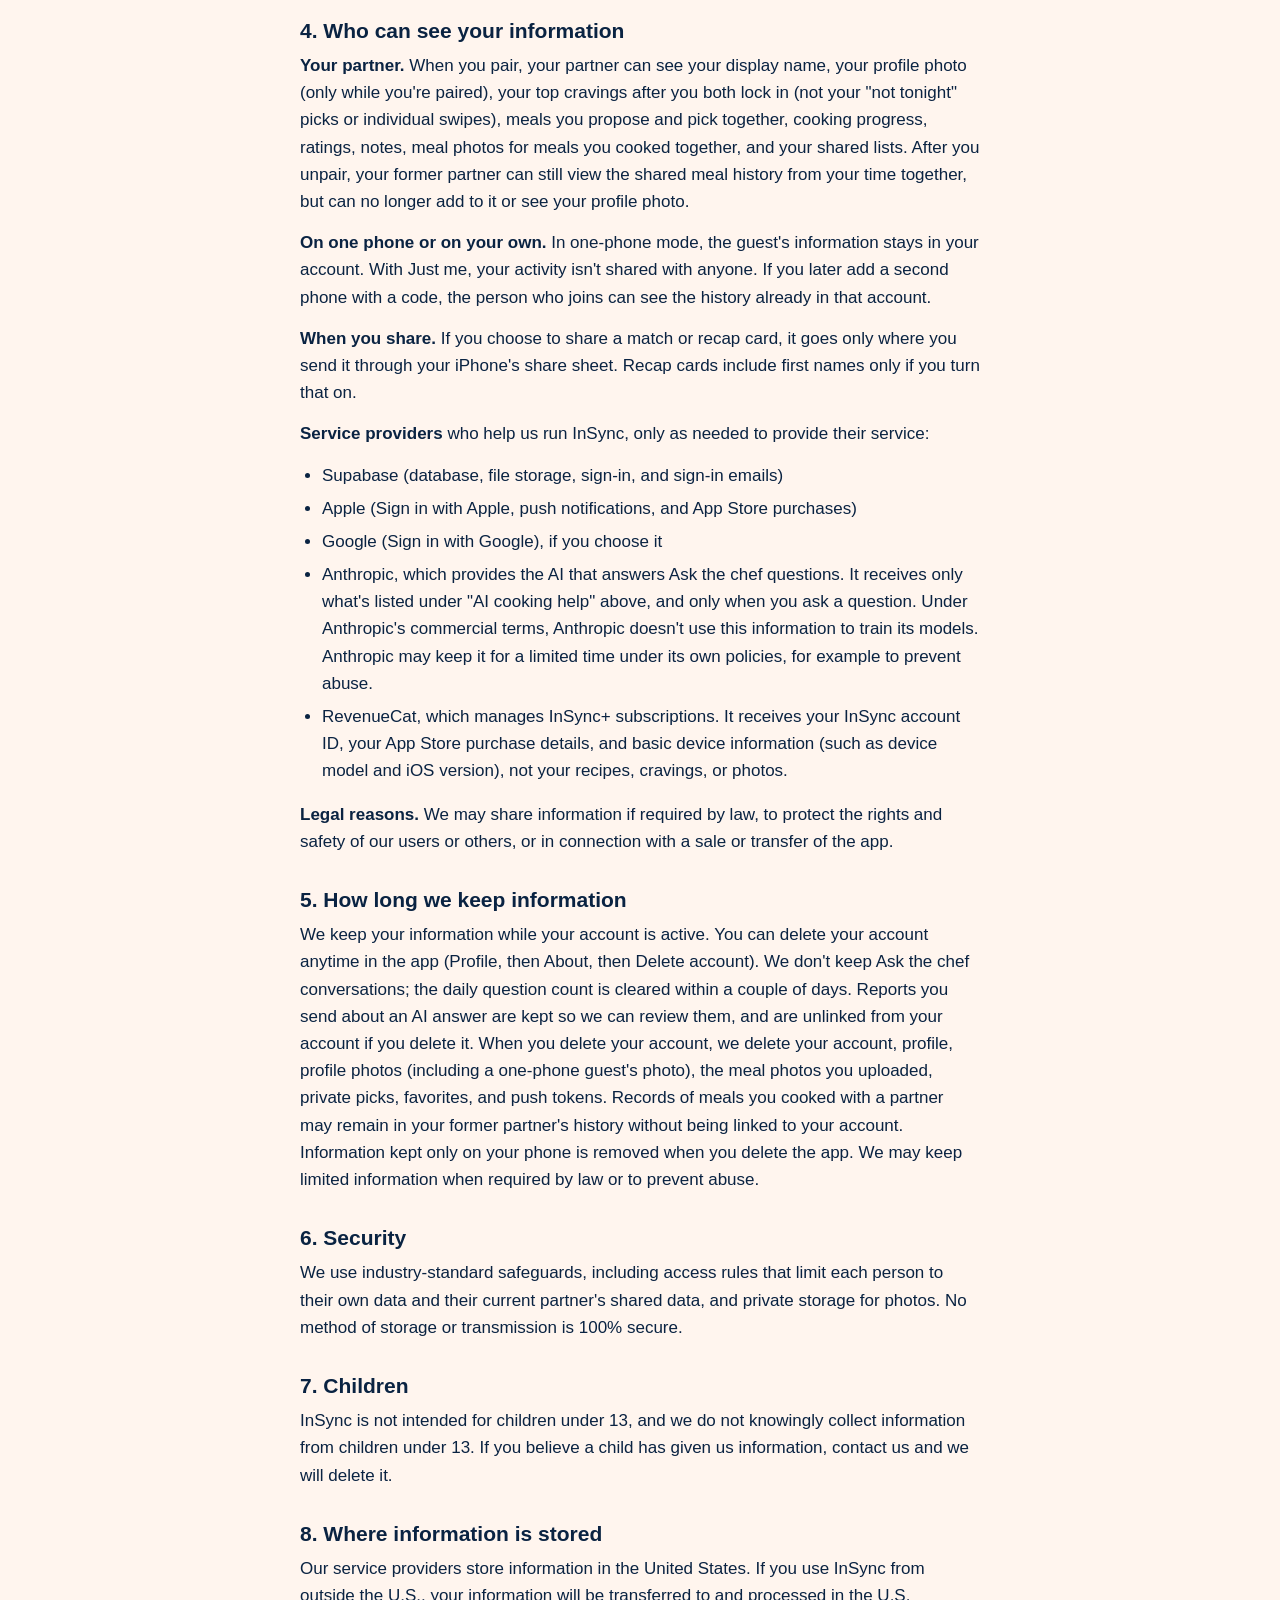
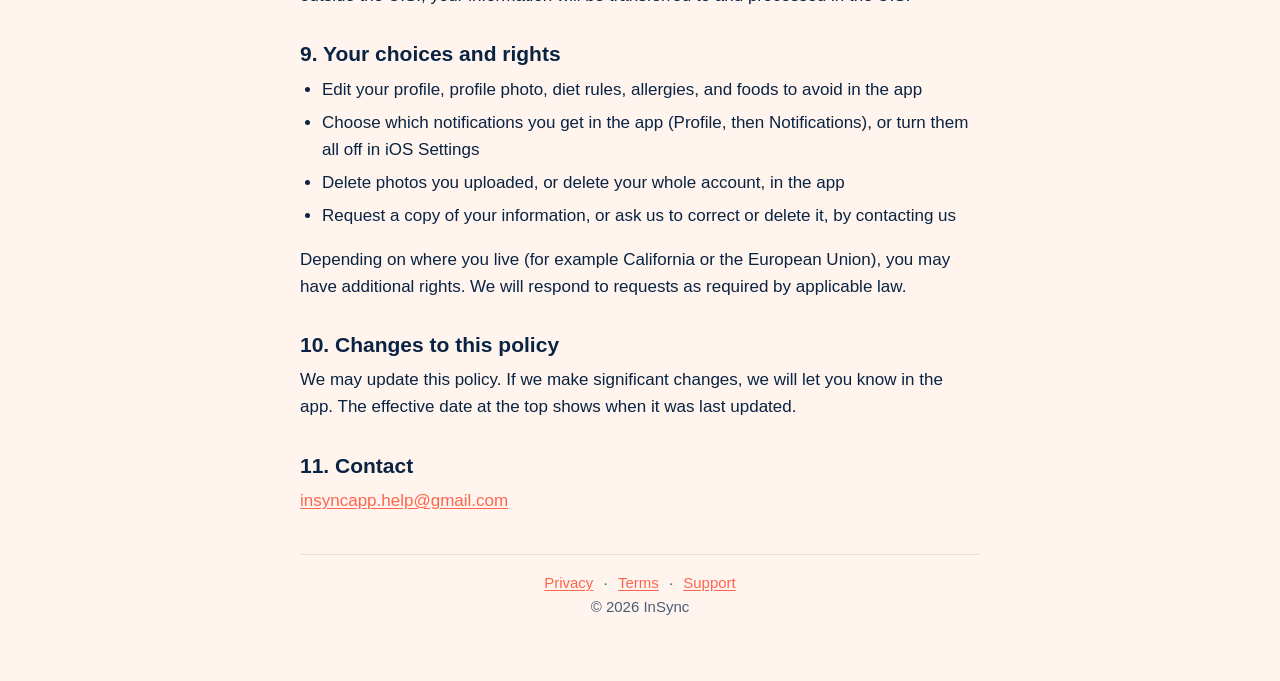
==== commit 22c4d14e: "Invite page (join.html: code, Get InSync, Open InSync); privacy: AI cooking help section + Anthropic" ====
--- a/privacy.html
+++ b/privacy.html
@@ -16,7 +16,7 @@
 <header class="site"><a href="index.html"><img src="logo.png" alt="InSync logo" width="40" height="40"><span>InSync</span></a></header>
 <main>
 <h1>InSync Privacy Policy</h1>
-<p class="effective">Effective date: September 28, 2026</p>
+<p class="effective">Effective date: September 29, 2026</p>
 <p>InSync ("InSync," "we," "us") is an iOS app that helps you decide what to cook, with a partner or on your own. This policy explains what information we collect, how we use it, and the choices you have. If you have questions, contact us at <a href="mailto:insyncapp.help@gmail.com">insyncapp.help@gmail.com</a>.</p>
 <h2>1. Information we collect</h2>
 <p><strong>Account information</strong></p>
@@ -67,6 +67,13 @@
 <ul>
   <li>Anything you send us when you contact support</li>
 </ul>
+<p><strong>AI cooking help ("Ask the chef")</strong></p>
+<ul>
+  <li>If you use Ask the chef, we send your question, the last few messages of that chat, the recipe you're asking about (its ingredients, steps, and the number of servings), and the food rules of the people cooking (diet rules, allergies, foods to avoid, and spice preference; for you and your partner or one-phone guest) to Anthropic, which writes the answer. We don't send your name, email, or photos.</li>
+  <li>We don't store your chats. The conversation stays on your phone only while the chat is open. We keep only a count of how many questions you asked, to apply the daily limit.</li>
+  <li>If you tap "Report this answer," we save that question, the answer, and any note you add, so we can review it. Reports are linked to your account.</li>
+  <li>Answers come from AI and can be wrong. Always check ingredient labels if you have allergies.</li>
+</ul>
 <h2>2. Information we do not collect</h2>
 <ul>
   <li>We do not collect your location, contacts, or health data from Apple Health.</li>
@@ -93,11 +100,12 @@
   <li>Supabase (database, file storage, sign-in, and sign-in emails)</li>
   <li>Apple (Sign in with Apple, push notifications, and App Store purchases)</li>
   <li>Google (Sign in with Google), if you choose it</li>
+  <li>Anthropic, which provides the AI that answers Ask the chef questions. It receives only what's listed under "AI cooking help" above, and only when you ask a question. Under Anthropic's commercial terms, Anthropic doesn't use this information to train its models. Anthropic may keep it for a limited time under its own policies, for example to prevent abuse.</li>
   <li>RevenueCat, which manages InSync+ subscriptions. It receives your InSync account ID, your App Store purchase details, and basic device information (such as device model and iOS version), not your recipes, cravings, or photos.</li>
 </ul>
 <p><strong>Legal reasons.</strong> We may share information if required by law, to protect the rights and safety of our users or others, or in connection with a sale or transfer of the app.</p>
 <h2>5. How long we keep information</h2>
-<p>We keep your information while your account is active. You can delete your account anytime in the app (Profile, then About, then Delete account). When you delete your account, we delete your account, profile, profile photos (including a one-phone guest's photo), the meal photos you uploaded, private picks, favorites, and push tokens. Records of meals you cooked with a partner may remain in your former partner's history without being linked to your account. Information kept only on your phone is removed when you delete the app. We may keep limited information when required by law or to prevent abuse.</p>
+<p>We keep your information while your account is active. You can delete your account anytime in the app (Profile, then About, then Delete account). We don't keep Ask the chef conversations; the daily question count is cleared within a couple of days. Reports you send about an AI answer are kept so we can review them, and are unlinked from your account if you delete it. When you delete your account, we delete your account, profile, profile photos (including a one-phone guest's photo), the meal photos you uploaded, private picks, favorites, and push tokens. Records of meals you cooked with a partner may remain in your former partner's history without being linked to your account. Information kept only on your phone is removed when you delete the app. We may keep limited information when required by law or to prevent abuse.</p>
 <h2>6. Security</h2>
 <p>We use industry-standard safeguards, including access rules that limit each person to their own data and their current partner's shared data, and private storage for photos. No method of storage or transmission is 100% secure.</p>
 <h2>7. Children</h2>
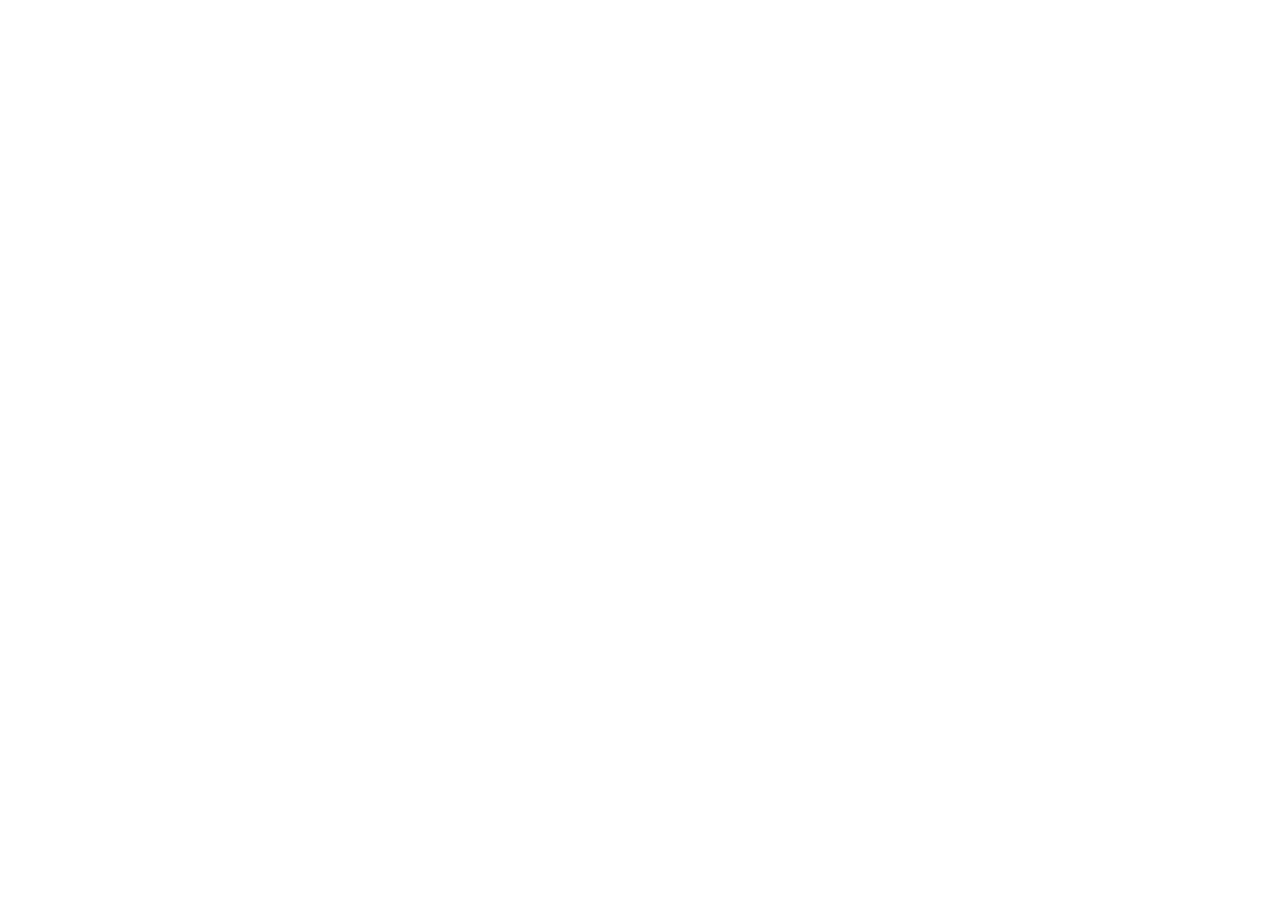
==== commit e046102f: "Privacy and terms moved to insynccooktogether.github.io (redirects); join.html unchanged for older i" ====
--- a/privacy.html
+++ b/privacy.html
@@ -2,133 +2,14 @@
 <html lang="en">
 <head>
 <meta charset="utf-8">
-<meta name="viewport" content="width=device-width, initial-scale=1, viewport-fit=cover">
-<title>Privacy Policy · InSync</title>
-<meta name="description" content="The InSync Privacy Policy.">
-<meta name="theme-color" content="#FFF5EE">
-<link rel="icon" type="image/png" sizes="32x32" href="favicon-32.png">
-<link rel="icon" type="image/png" sizes="192x192" href="favicon-192.png">
-<link rel="apple-touch-icon" href="apple-touch-icon.png">
-<link rel="stylesheet" href="style.css">
+<meta name="viewport" content="width=device-width, initial-scale=1">
+<title>InSync Privacy Policy</title>
+<meta name="robots" content="noindex">
+<link rel="canonical" href="https://insynccooktogether.github.io/privacy.html">
+<meta http-equiv="refresh" content="0; url=https://insynccooktogether.github.io/privacy.html">
+<script>location.replace('https://insynccooktogether.github.io/privacy.html' + location.hash);</script>
 </head>
 <body>
-<div class="wrap">
-<header class="site"><a href="index.html"><img src="logo.png" alt="InSync logo" width="40" height="40"><span>InSync</span></a></header>
-<main>
-<h1>InSync Privacy Policy</h1>
-<p class="effective">Effective date: September 29, 2026</p>
-<p>InSync ("InSync," "we," "us") is an iOS app that helps you decide what to cook, with a partner or on your own. This policy explains what information we collect, how we use it, and the choices you have. If you have questions, contact us at <a href="mailto:insyncapp.help@gmail.com">insyncapp.help@gmail.com</a>.</p>
-<h2>1. Information we collect</h2>
-<p><strong>Account information</strong></p>
-<ul>
-  <li>Your email address, if you sign in with a one-time code sent to your email</li>
-  <li>Your Apple sign-in identifier and the email Apple shares with us (this may be a private relay address), if you use Sign in with Apple</li>
-  <li>Your Google account identifier, name, and email, if you use Sign in with Google</li>
-</ul>
-<p><strong>Subscription information</strong></p>
-<ul>
-  <li>Whether you have InSync+, your plan, and its trial, renewal, and end dates. Apple handles payment; we never see your card details</li>
-  <li>Whether your account has been given InSync+ at no charge (a "comped" account). We keep a short list of comped accounts, linked to the account.</li>
-</ul>
-<p><strong>Profile information you give us</strong></p>
-<ul>
-  <li>Display name</li>
-  <li>A profile photo, if you add one</li>
-  <li>Diet rules and allergies you choose (for example vegetarian, gluten-free, or peanut-free)</li>
-  <li>Foods you want to avoid</li>
-  <li>Your onboarding answers, for example who you usually cook with and for how many people, your cooking skill, how spicy you like food, how long you like to spend cooking, the kitchen gear you have, which meals you usually cook (breakfast, lunch, or dinner), your favorite foods and cuisines, how adventurous you are, your goals, and your weekly meal goal</li>
-  <li>Your notification settings and the time you choose for the daily "Craving check" reminder</li>
-</ul>
-<p>Diet rules, allergies, and foods to avoid are optional. They may reveal health-related information, such as a food allergy. We use them only to filter meal suggestions for you and anyone you cook with in InSync.</p>
-<p><strong>Activity in the app</strong></p>
-<ul>
-  <li>Your cravings and swipes for each round, and your plan for it (the meal, time, goal, effort, and any leftovers or occasion you add)</li>
-  <li>Match results, meals you propose and pick, cooking progress, ratings, and notes</li>
-  <li>Your cooked-meal history, streaks, weekly goal progress, stats, and achievements (worked out from the meals you cook)</li>
-  <li>Your lists: favorites, To Cook, "never again," and "make again soon"</li>
-  <li>How you use InSync: paired with a partner, on one phone with a guest, or on your own ("Just me"). In one-phone mode we store the guest's name, food rules, foods to avoid, spice preference, ratings, and a guest photo if you add one</li>
-</ul>
-<p><strong>Photos</strong></p>
-<ul>
-  <li>Meal photos and profile photos you choose to add. We only access the camera or photo library when you tap to add a photo, and only the photos you pick. Photos are kept in private storage, not public links.</li>
-</ul>
-<p><strong>Information kept only on your phone</strong></p>
-<ul>
-  <li>Before you sign in, your onboarding answers, a profile photo you picked, and any meal you save with "Save it for later" stay on your phone. After you sign in, they are saved to your account (the saved meal goes to your To Cook list).</li>
-  <li>Copies of photos, so they load quickly and work offline</li>
-  <li>Practice ("demo") rounds with a pretend partner, and your reminder schedule</li>
-</ul>
-<p><strong>Device and usage information</strong></p>
-<ul>
-  <li>A push notification token, if you allow notifications</li>
-  <li>App version and basic in-app usage events (for example which screens were completed), stored in our own database to understand how the app is used and improve it</li>
-</ul>
-<p><strong>Support messages</strong></p>
-<ul>
-  <li>Anything you send us when you contact support</li>
-</ul>
-<p><strong>AI cooking help ("Ask the chef")</strong></p>
-<ul>
-  <li>If you use Ask the chef, we send your question, the last few messages of that chat, the recipe you're asking about (its ingredients, steps, and the number of servings), and the food rules of the people cooking (diet rules, allergies, foods to avoid, and spice preference; for you and your partner or one-phone guest) to Anthropic, which writes the answer. We don't send your name, email, or photos.</li>
-  <li>We don't store your chats. The conversation stays on your phone only while the chat is open. We keep only a count of how many questions you asked, to apply the daily limit.</li>
-  <li>If you tap "Report this answer," we save that question, the answer, and any note you add, so we can review it. Reports are linked to your account.</li>
-  <li>Answers come from AI and can be wrong. Always check ingredient labels if you have allergies.</li>
-</ul>
-<h2>2. Information we do not collect</h2>
-<ul>
-  <li>We do not collect your location, contacts, or health data from Apple Health.</li>
-  <li>We do not show ads.</li>
-  <li>We do not sell your personal information or share it for advertising.</li>
-  <li>We do not track you across other companies' apps or websites.</li>
-</ul>
-<h2>3. How we use information</h2>
-<ul>
-  <li>To run the app: sign you in, pair you with your partner (or set up one-phone or Just me use), match your cravings, suggest meals, run cook mode, and save your history, stats, and achievements</li>
-  <li>To filter out meals that don't fit your diet rules, allergies, foods you avoid, kitchen gear, or the meal you're planning</li>
-  <li>To send notifications you allow, such as when your partner picks their cravings, your match is ready, a meal is proposed, or a pick changes, and the reminders you turn on (the Craving check, your monthly recap, and your free trial ending). Some reminders are scheduled on your phone. When your partner starts a round, we may send your phone a silent notification that only removes that day's Craving check reminder</li>
-  <li>To keep the app secure, prevent abuse, and fix problems</li>
-  <li>To understand how the app is used and improve it</li>
-  <li>To respond to you when you contact us</li>
-  <li>To comply with law</li>
-</ul>
-<h2>4. Who can see your information</h2>
-<p><strong>Your partner.</strong> When you pair, your partner can see your display name, your profile photo (only while you're paired), your top cravings after you both lock in (not your "not tonight" picks or individual swipes), meals you propose and pick together, cooking progress, ratings, notes, meal photos for meals you cooked together, and your shared lists. After you unpair, your former partner can still view the shared meal history from your time together, but can no longer add to it or see your profile photo.</p>
-<p><strong>On one phone or on your own.</strong> In one-phone mode, the guest's information stays in your account. With Just me, your activity isn't shared with anyone. If you later add a second phone with a code, the person who joins can see the history already in that account.</p>
-<p><strong>When you share.</strong> If you choose to share a match or recap card, it goes only where you send it through your iPhone's share sheet. Recap cards include first names only if you turn that on.</p>
-<p><strong>Service providers</strong> who help us run InSync, only as needed to provide their service:</p>
-<ul>
-  <li>Supabase (database, file storage, sign-in, and sign-in emails)</li>
-  <li>Apple (Sign in with Apple, push notifications, and App Store purchases)</li>
-  <li>Google (Sign in with Google), if you choose it</li>
-  <li>Anthropic, which provides the AI that answers Ask the chef questions. It receives only what's listed under "AI cooking help" above, and only when you ask a question. Under Anthropic's commercial terms, Anthropic doesn't use this information to train its models. Anthropic may keep it for a limited time under its own policies, for example to prevent abuse.</li>
-  <li>RevenueCat, which manages InSync+ subscriptions. It receives your InSync account ID, your App Store purchase details, and basic device information (such as device model and iOS version), not your recipes, cravings, or photos.</li>
-</ul>
-<p><strong>Legal reasons.</strong> We may share information if required by law, to protect the rights and safety of our users or others, or in connection with a sale or transfer of the app.</p>
-<h2>5. How long we keep information</h2>
-<p>We keep your information while your account is active. You can delete your account anytime in the app (Profile, then About, then Delete account). We don't keep Ask the chef conversations; the daily question count is cleared within a couple of days. Reports you send about an AI answer are kept so we can review them, and are unlinked from your account if you delete it. When you delete your account, we delete your account, profile, profile photos (including a one-phone guest's photo), the meal photos you uploaded, private picks, favorites, and push tokens. Records of meals you cooked with a partner may remain in your former partner's history without being linked to your account. Information kept only on your phone is removed when you delete the app. We may keep limited information when required by law or to prevent abuse.</p>
-<h2>6. Security</h2>
-<p>We use industry-standard safeguards, including access rules that limit each person to their own data and their current partner's shared data, and private storage for photos. No method of storage or transmission is 100% secure.</p>
-<h2>7. Children</h2>
-<p>InSync is not intended for children under 13, and we do not knowingly collect information from children under 13. If you believe a child has given us information, contact us and we will delete it.</p>
-<h2>8. Where information is stored</h2>
-<p>Our service providers store information in the United States. If you use InSync from outside the U.S., your information will be transferred to and processed in the U.S.</p>
-<h2>9. Your choices and rights</h2>
-<ul>
-  <li>Edit your profile, profile photo, diet rules, allergies, and foods to avoid in the app</li>
-  <li>Choose which notifications you get in the app (Profile, then Notifications), or turn them all off in iOS Settings</li>
-  <li>Delete photos you uploaded, or delete your whole account, in the app</li>
-  <li>Request a copy of your information, or ask us to correct or delete it, by contacting us</li>
-</ul>
-<p>Depending on where you live (for example California or the European Union), you may have additional rights. We will respond to requests as required by applicable law.</p>
-<h2>10. Changes to this policy</h2>
-<p>We may update this policy. If we make significant changes, we will let you know in the app. The effective date at the top shows when it was last updated.</p>
-<h2>11. Contact</h2>
-<p><a href="mailto:insyncapp.help@gmail.com">insyncapp.help@gmail.com</a></p>
-</main>
-<footer class="site">
-<nav><a href="privacy.html">Privacy</a> · <a href="terms.html">Terms</a> · <a href="support.html">Support</a></nav>
-<p>© 2026 InSync</p>
-</footer>
-</div>
+<p>The InSync Privacy Policy has moved to <a href="https://insynccooktogether.github.io/privacy.html">insynccooktogether.github.io/privacy.html</a>.</p>
 </body>
 </html>
